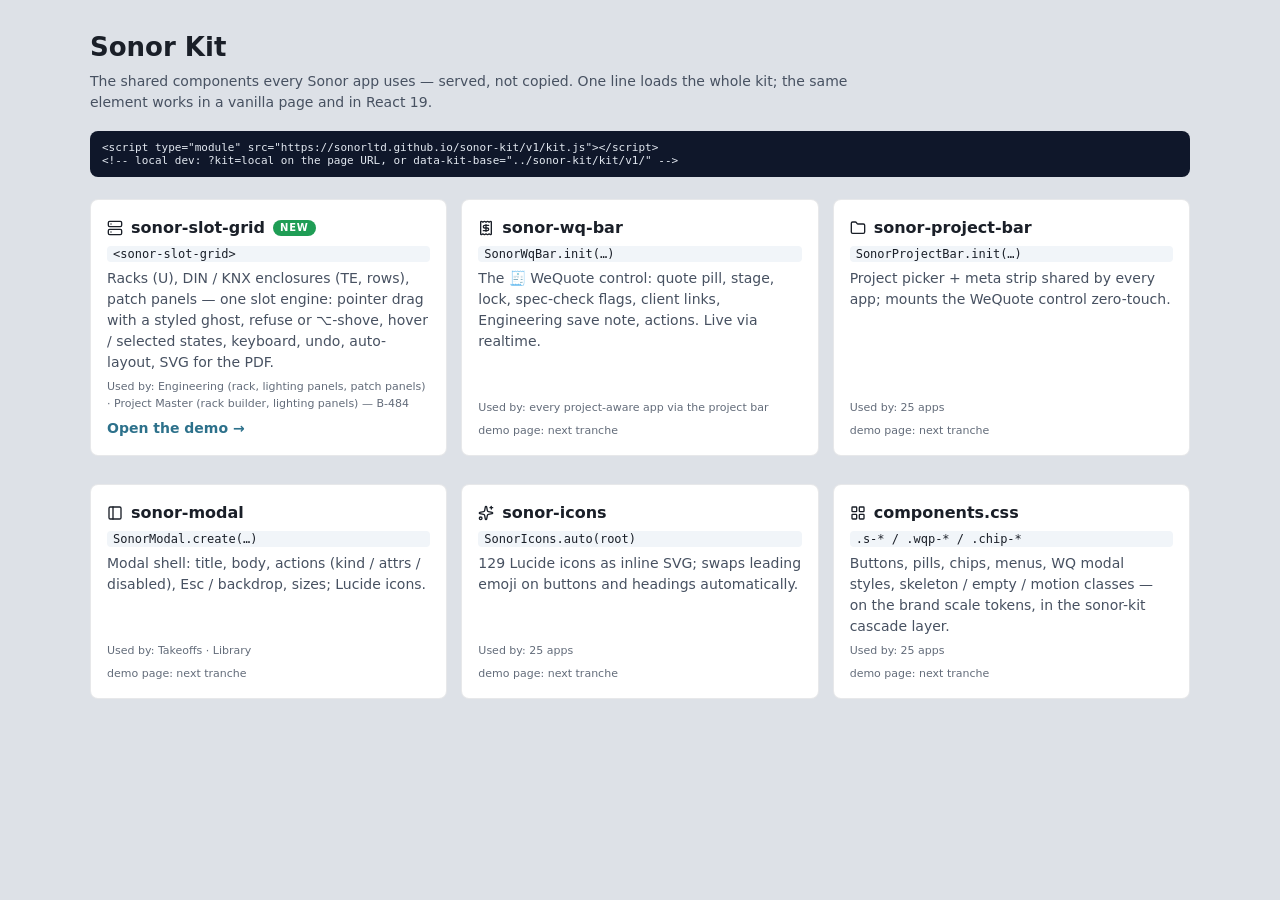
==== catalogue/index.html @ 0d9c5485 "sonor-kit v0.1.0 — served loader, <sonor-slot-grid>, catalogue, CI (B-484 t1 / B-485 s1)" ====
<!doctype html>
<html lang="en" data-theme="slate">
<head>
<meta charset="utf-8"><meta name="viewport" content="width=device-width,initial-scale=1">
<title>Sonor Kit — catalogue</title>
<!-- The living catalogue (B-485 §4): every shared component with a live demo, its usage line and which apps use it.
     Served from the sonor-kit repo (GitHub Pages). Pages under catalogue/ load the masters from ../src. -->
<link rel="stylesheet" href="../src/brand.css"><link rel="stylesheet" href="../src/sonor-components.css">
<script src="../src/sonor-icons.js"></script>
<style>
  body{margin:0;background:var(--bg-1,#DDE1E7);color:var(--text-primary,#1A1F28);font:14px/1.5 var(--font-ui,'DM Sans',system-ui,sans-serif)}
  .page{max-width:1100px;margin:0 auto;padding:28px 20px 60px}
  h1{font-size:var(--fs-2xl,26px);margin:0 0 4px}.lede{color:var(--text-secondary,#475161);max-width:760px}
  .grid{display:grid;grid-template-columns:repeat(auto-fill,minmax(300px,1fr));gap:14px;margin-top:22px}
  .card{background:var(--card,#fff);border:1px solid var(--border,#CBD5E1);border-radius:var(--r-lg,8px);padding:16px;display:flex;flex-direction:column;gap:6px;transition:transform var(--dur-fast,120ms) var(--ease,ease),box-shadow var(--dur-fast,120ms) var(--ease,ease)}
  .card:hover{transform:translateY(-2px);box-shadow:var(--shadow-md)}
  .card h2{margin:0;font-size:var(--fs-lg,16px);display:flex;align-items:center;gap:8px}.card code{font:12px var(--font-mono,monospace);background:var(--surface,#F1F5F9);padding:1px 6px;border-radius:4px}
  .card p{margin:0;color:var(--text-secondary)}.card .apps{font-size:var(--fs-xs,11px);color:var(--text-muted);margin-top:auto}
  .card a{color:var(--accent,#2d718b);font-weight:700;text-decoration:none}
  .new{font-size:10px;letter-spacing:.08em;text-transform:uppercase;background:#1F9D55;color:#fff;border-radius:8px;padding:0 7px;line-height:16px}
  .use{font:11px var(--font-mono,monospace);background:#0F172A;color:#E2E8F0;padding:10px 12px;border-radius:8px;margin-top:18px;white-space:pre-wrap}
</style>
</head>
<body><div class="page">
<h1>Sonor Kit</h1>
<div class="lede">The shared components every Sonor app uses — served, not copied. One line loads the whole kit; the same element works in a vanilla page and in React 19.</div>
<div class="use">&lt;script type="module" src="https://sonorltd.github.io/sonor-kit/v1/kit.js"&gt;&lt;/script&gt;
&lt;!-- local dev: ?kit=local on the page URL, or data-kit-base="../sonor-kit/kit/v1/" --&gt;</div>
<div class="grid" id="cards"></div>
<script>
const CARDS = [
  { name: 'sonor-slot-grid', tag: '<sonor-slot-grid>', icon: 'server', isNew: true, demo: 'slot-grid.html', blurb: 'Racks (U), DIN / KNX enclosures (TE, rows), patch panels — one slot engine: pointer drag with a styled ghost, refuse or ⌥-shove, hover / selected states, keyboard, undo, auto-layout, SVG for the PDF.', apps: 'Engineering (rack, lighting panels, patch panels) · Project Master (rack builder, lighting panels) — B-484' },
  { name: 'sonor-wq-bar', tag: 'SonorWqBar.init(…)', icon: 'receipt', demo: null, blurb: 'The 🧾 WeQuote control: quote pill, stage, lock, spec-check flags, client links, Engineering save note, actions. Live via realtime.', apps: 'every project-aware app via the project bar' },
  { name: 'sonor-project-bar', tag: 'SonorProjectBar.init(…)', icon: 'folder', demo: null, blurb: 'Project picker + meta strip shared by every app; mounts the WeQuote control zero-touch.', apps: '25 apps' },
  { name: 'sonor-modal', tag: 'SonorModal.create(…)', icon: 'panel-left', demo: null, blurb: 'Modal shell: title, body, actions (kind / attrs / disabled), Esc / backdrop, sizes; Lucide icons.', apps: 'Takeoffs · Library' },
  { name: 'sonor-icons', tag: 'SonorIcons.auto(root)', icon: 'sparkles', demo: null, blurb: '129 Lucide icons as inline SVG; swaps leading emoji on buttons and headings automatically.', apps: '25 apps' },
  { name: 'components.css', tag: '.s-* / .wqp-* / .chip-*', icon: 'layout-grid', demo: null, blurb: 'Buttons, pills, chips, menus, WQ modal styles, skeleton / empty / motion classes — on the brand scale tokens, in the sonor-kit cascade layer.', apps: '25 apps' }
];
document.getElementById('cards').innerHTML = CARDS.map((c) => `<div class="card"><h2>${SonorIcons.has(c.icon) ? SonorIcons.svg(c.icon, { size: 18 }) : ''} ${c.name}${c.isNew ? ' <span class="new">new</span>' : ''}</h2><code>${c.tag.replace(/</g, '&lt;')}</code><p>${c.blurb}</p><div class="apps">Used by: ${c.apps}</div>${c.demo ? `<a href="${c.demo}">Open the demo →</a>` : '<span style="font-size:11px;color:var(--text-muted)">demo page: next tranche</span>'}</div>`).join('');
</script>
</div></body></html>
---- src/brand.css ----
/**
 * Sonor Smart Homes — Brand CSS Custom Properties
 * Auto-generated from brand-core.xml on 2026-09-29
 * Do NOT edit — run: python3 generate-brand.py
 */

/* ═══ Service Colours ═══ */
:root {
  --purple: #8058a1;  /* Home Cinema */
  --aqua: #4bb9d3;  /* Multiroom Audio */
  --green: #78ba57;  /* TV Everywhere */
  --yellow: #f5d05c;  /* Smart Lighting */
  --terracotta: #e37c59;  /* Home Automation */
  --red: #ec6061;  /* Climate */
  --pink: #e67eb1;  /* Control */
  --gold: #ad9978;  /* CCTV & Security */
  --silver: #b7b1a7;  /* Whole Home WiFi */
  --charcoal: #302f2e;  /* Design & Cabling */
  --accent: #2d718b;  /* App accent */
  --nav-chrome-deep: #0a1929;  /* Nav Ink Deep */
  --nav-chrome-mid: #0f2a44;  /* Nav Ink Mid */
  --nav-chrome-mix-pct: 22%;  /* Aqua-into-navy mix % for gradient endpoint */
}

/* ═══ Positional Service Aliases (Spine S-4.14) ═══ */
/* Use for positional cycles (tab underlines, :nth-child loops). */
/* Canonical order: 01 purple → 10 charcoal. Never reassign. */
:root {
  --s01: var(--purple);  /* Home Cinema */
  --s02: var(--aqua);  /* Multiroom Audio */
  --s03: var(--green);  /* TV Everywhere */
  --s04: var(--yellow);  /* Smart Lighting */
  --s05: var(--terracotta);  /* Home Automation */
  --s06: var(--red);  /* Climate */
  --s07: var(--pink);  /* Control */
  --s08: var(--gold);  /* CCTV & Security */
  --s09: var(--silver);  /* Whole Home WiFi */
  --s10: var(--charcoal);  /* Design & Cabling */
}

/* ═══ Earthy Theme — s-vars (Homepage, About, Pricing, all Service pages) ═══ */
:root,
[data-theme='earthy'] {
  --paper: #2C2218;
  --s1: #F2EDE5;
  --s2: #EDE6D9;
  --s3: #E6DDD0;
  --s4: #D9CFC0;
  --text-primary: #2C2218;
  --text-secondary: #5a4e3e;
  --text-muted: #8B7D6B;
  --border: rgba(44,34,24,0.12);
  --border-strong: rgba(44,34,24,0.22);
  --footer-bg: #141008;
}

/* ═══ Earthy Theme — bg-vars (All Location pages) ═══ */
[data-scheme='bg-vars'] {
  --bg-0: #F2EDE5;
  --bg-1: #EDE6D9;
  --bg-2: #E6DDD0;
  --bg-3: #D9CFC0;
  --bg-4: #C8BC9C;
  --bg-6: #2C2218;
}

/* ═══ Dark Theme ═══ */
[data-theme='dark'] {
  --body: #141008;
  --wordmark: #f4f1ec;
  --back-wordmark: #8B7D6B;
  --text-primary: #F4F1EC;
  --text-secondary: #b0a898;
  --text-muted: #7a7464;
}

/* ═══ Nocturne Theme ═══ */
[data-theme='nocturne'] {
  --bg-0: #090807;
  --bg-1: #111010;
  --bg-2: #1a1814;
  --bg-3: #222018;
  --bg-4: #2a2826;
  --bg-5: #555045;
  --bg-6: #F4F1EC;
  --text-primary: #F4F1EC;
  --text-secondary: #b0a898;
  --text-muted: #7a7464;
  --text-faint: #444038;
  --border: rgba(255,255,255,0.07);
  --border-strong: rgba(255,255,255,0.13);
  --surface-deep: #050403;
  --surface-bar: rgba(9,8,7,0.97);
  --surface-text: #F4F1EC;
  --surface-hover: #ad9978;
  --cta-bg: #151310;
  --cta-text: #F4F1EC;
  --cta-hover: #ad9978;
  --scrim: rgba(9,8,7,0.85);
  --nav-chrome-deep: #050a14;
  --nav-chrome-mid: #0a1a2e;
  --nav-chrome-mix-pct: 18%;  /* Aqua-into-navy mix % override */
}

/* ═══ Slate Theme ═══ */
[data-theme='slate'] {
  --bg-0: #D1D6DD;
  --bg-1: #DDE1E7;
  --bg-2: #BEC4CD;
  --bg-3: #AAB1BC;
  --bg-4: #8E96A3;
  --bg-5: #636C7A;
  --bg-6: #1A1F28;
  --text-primary: #1A1F28;
  --text-secondary: #475161;
  --text-muted: #636C7A;
  --text-faint: #A8B0BC;
  --border: rgba(20,30,50,0.10);
  --border-strong: rgba(20,30,50,0.18);
  --surface-deep: #151A22;
  --surface-bar: rgba(21,26,34,0.97);
  --surface-text: #F4F5F8;
  --surface-hover: #4B5668;
  --cta-bg: #1C222B;
  --cta-text: #F4F5F8;
  --cta-hover: #4B5668;
  --scrim: rgba(21,26,34,0.85);
  --wordmark: #1A1F28;
}

/* ═══ UI Scale — type · space · radius · motion · z · shadow (B-478 / B-479) ═══ */
/* Reference these in apps and the shared kit instead of hard-coded px. */
:root {
  /* type — Gilroy / DM Sans UI sizes — 13px is the app base, 11px the smallest legible chrome */
  --fs-2xs: 10px;
  --fs-xs: 11px;
  --fs-sm: 12px;
  --fs-md: 13px;
  --fs-base: 14px;
  --fs-lg: 16px;
  --fs-xl: 20px;
  --fs-2xl: 26px;
  --fs-3xl: 34px;
  --lh-tight: 1.15;
  --lh-snug: 1.3;
  --lh-body: 1.5;
  --tracking-caps: .08em;
  --font-ui: 'DM Sans', system-ui, sans-serif;
  --font-mono: 'DM Mono', 'SF Mono', Menlo, monospace;
  --font-brand: 'Gilroy', 'DM Sans', system-ui, sans-serif;
  /* space — 4px base grid */
  --sp-0: 0;
  --sp-1: 4px;
  --sp-2: 8px;
  --sp-3: 12px;
  --sp-4: 16px;
  --sp-5: 20px;
  --sp-6: 24px;
  --sp-8: 32px;
  --sp-10: 40px;
  --sp-12: 48px;
  /* radius */
  --r-xs: 3px;
  --r-sm: 4px;
  --r-md: 6px;
  --r-lg: 8px;
  --r-xl: 12px;
  --r-2xl: 16px;
  --r-pill: 999px;
  /* motion — fast = hover/focus, base = menus/modals, slow = page-level; zeroed under prefers-reduced-motion */
  --dur-fast: 120ms;
  --dur: 200ms;
  --dur-slow: 320ms;
  --ease: cubic-bezier(.2,.7,.2,1);
  --ease-in: cubic-bezier(.4,0,1,1);
  /* z — stacking — keep every app inside this ladder */
  --z-bar: 100;
  --z-menu: 120;
  --z-sticky: 150;
  --z-modal: 1000;
  --z-toast: 1100;
  /* shadow */
  --shadow-sm: 0 1px 2px rgba(15,23,42,.08);
  --shadow-md: 0 6px 18px rgba(15,23,42,.14);
  --shadow-lg: 0 12px 32px rgba(15,23,42,.22);
}
@media (prefers-reduced-motion: reduce) {
  :root { --dur-fast: 0ms; --dur: 0ms; --dur-slow: 0ms; }
}
---- src/sonor-components.css ----
/* sonor-components.css — shared component styles per Spine rule S-4.4. (v0.9.0 2026-09-29: WQ modal kit on the brand scale tokens + skeleton / empty / motion, B-478 ph2 + B-479; v0.8.0 2026-09-28: icons / menus / chips kit, B-478)
   Synced to every "APP - {slug}"/data/sonor-components.css via sync-everything.sh.
   Edit here ONLY — never edit a per-app copy.

   Rules (Spine v1.2):
   - Pure CSS — no app-specific selectors, no brand hex values.
   - All colours reference CSS custom properties defined upstream in data/brand.css
     + data/app-vars.css (aliases).
   - Tinted variants use color-mix() against semantic tokens — never raw hex.
   - Apps extend via their local <style> block, they do not override here.

   Component index (classes shipped by this file):
     .card                   — padded bordered surface block (var(--surface-card))
     .card-header            — flex row for card title + actions
     .grid, .grid-2/3/4      — responsive auto-fit grid helpers
     .kpi, .kpi-label/value/sub — KPI tile (label, big value, sub line)
     .progress, .progress-bar — thin progress bar, accent-gradient fill
     .pill                   — small uppercase status pill (base)
     .pill-red/yellow/green/grey/blue/purple — semantic tinted pills
     .service-pill           — service-coloured pill (uses --bg inline style)
     .btn                    — default ghost-surface button
     .btn-primary            — filled accent button
     .btn-ghost              — transparent borderless button
     .btn-sm                 — compact size modifier
     .input, .textarea, .select — form field base
     .field-label            — uppercase form label
     .table                  — full-width row-striped table
     .badge                  — neutral inline badge
     .status-indicator       — dot + label (connecting/live/offline/error)
     .status-dot             — just the dot (sibling of .status-label)
     .empty-state            — centred muted placeholder block
     .tab-bar                — horizontal tab row
     .tab-btn                — individual tab button
     .tab-count              — numeric count inside a tab button
     .nav-actions            — right-aligned actions container (margin-left:auto)
     .modal-backdrop         — fixed full-screen dim layer
     .modal-card             — centred card inside backdrop
     .modal-actions          — flex-end row of buttons inside a modal
     .modal-close            — absolute top-right X button
     .source-toggle          — Drive / GitHub segmented control
     .role-toggle            — generic segmented control (mirrors source-toggle)
     .row, .spread           — flex helpers
     .muted, .small, .tiny   — text utilities
     .hidden                 — display:none !important utility
*/

/* ======================================================
   Cards
   ====================================================== */
.card {
  background: var(--surface-card);
  border: 1px solid var(--border);
  border-radius: 6px;
  padding: 16px 18px;
  margin-bottom: 14px;
}
.card h2 { margin-top: 0; }
.card-header {
  display: flex;
  justify-content: space-between;
  align-items: flex-start;
  margin-bottom: 12px;
}
.card-header h2 { margin-bottom: 0; }

/* ======================================================
   Grid helpers
   ====================================================== */
.grid { display: grid; gap: 14px; }
.grid-2 { grid-template-columns: repeat(auto-fit, minmax(280px, 1fr)); }
.grid-3 { grid-template-columns: repeat(auto-fit, minmax(220px, 1fr)); }
.grid-4 { grid-template-columns: repeat(auto-fit, minmax(160px, 1fr)); }

/* ======================================================
   KPI tiles
   ====================================================== */
.kpi {
  background: var(--section-1);
  border: 1px solid var(--border);
  border-radius: 5px;
  padding: 12px 14px;
}
.kpi .kpi-label {
  font-size: 10px;
  font-weight: 600;
  color: var(--text-muted);
  text-transform: uppercase;
  letter-spacing: 0.08em;
}
.kpi .kpi-value {
  font-size: 22px;
  font-weight: 600;
  color: var(--text-primary);
  margin-top: 4px;
}
.kpi .kpi-sub {
  font-size: 11px;
  color: var(--text-muted);
  margin-top: 2px;
}

/* ======================================================
   Progress bar
   ====================================================== */
.progress {
  height: 8px;
  background: var(--section-2);
  border-radius: 4px;
  overflow: hidden;
}
.progress-bar {
  height: 100%;
  background: linear-gradient(90deg, var(--accent), var(--accent-light));
}

/* ======================================================
   Pills / badges

   Semantic tints use color-mix() so they always ride the
   active theme. Text colour darkens from the same seed.
   ====================================================== */
.pill {
  display: inline-block;
  padding: 2px 8px;
  border-radius: 11px;
  font-size: 10px;
  font-weight: 600;
  letter-spacing: 0.04em;
  text-transform: uppercase;
}

/* danger / warn / ok / info / muted / accent-tinted pills — all driven by theme tokens */
.pill-red {
  background: color-mix(in srgb, var(--danger) 18%, transparent);
  color: color-mix(in srgb, var(--danger) 72%, var(--text-primary));
}
.pill-yellow {
  background: color-mix(in srgb, var(--warn) 24%, transparent);
  color: color-mix(in srgb, var(--warn) 60%, var(--text-primary));
}
.pill-green {
  background: color-mix(in srgb, var(--ok) 18%, transparent);
  color: color-mix(in srgb, var(--ok) 60%, var(--text-primary));
}
.pill-grey {
  background: color-mix(in srgb, var(--text-muted) 18%, transparent);
  color: var(--text-secondary);
}
.pill-blue {
  background: color-mix(in srgb, var(--info) 18%, transparent);
  color: color-mix(in srgb, var(--info) 60%, var(--text-primary));
}
.pill-purple {
  background: color-mix(in srgb, var(--accent) 18%, transparent);
  color: color-mix(in srgb, var(--accent) 72%, var(--text-primary));
}

/* Service-coloured pill — inline style="--bg:var(--sNN)" sets the dot colour */
.service-pill {
  display: inline-flex;
  align-items: center;
  gap: 5px;
  padding: 2px 8px 2px 5px;
  border-radius: 11px;
  font-size: 11px;
  font-weight: 500;
  color: var(--text-primary);
  background: var(--section-1);
  border: 1px solid var(--border);
}
.service-pill::before {
  content: '';
  width: 7px;
  height: 7px;
  border-radius: 50%;
  background: var(--bg, var(--text-muted));
}

/* Neutral inline badge (smaller cousin of .pill — no uppercase) */
.badge {
  display: inline-block;
  font-size: 11px;
  font-weight: 500;
  padding: 1px 7px;
  border-radius: 9px;
  background: var(--section-2);
  color: var(--text-secondary);
  letter-spacing: 0.02em;
}

/* ======================================================
   Buttons
   ====================================================== */
.btn {
  font-family: inherit;
  font-size: 13px;
  font-weight: 500;
  padding: 7px 14px;
  border-radius: 5px;
  border: 1px solid var(--border-strong);
  background: var(--surface-card);
  color: var(--text-primary);
  cursor: pointer;
  transition: all 0.12s;
  display: inline-flex;
  align-items: center;
  gap: 6px;
}
.btn:hover {
  border-color: var(--accent);
  color: var(--accent);
}
.btn-primary {
  background: var(--accent);
  color: var(--cta-text, var(--body));
  border-color: var(--accent);
}
.btn-primary:hover {
  background: var(--accent-light);
  border-color: var(--accent-light);
  color: var(--cta-text, var(--body));
}
.btn-sm {
  font-size: 11px;
  padding: 4px 10px;
}
.btn-ghost {
  background: transparent;
  border-color: transparent;
  color: var(--text-secondary);
}
.btn-ghost:hover {
  background: var(--section-1);
  border-color: var(--border);
  color: var(--text-primary);
}

/* ======================================================
   Form fields
   ====================================================== */
.input,
.textarea,
.select {
  font-family: inherit;
  font-size: 13px;
  color: var(--text-primary);
  background: var(--surface-card);
  border: 1px solid var(--border-strong);
  border-radius: 4px;
  padding: 7px 10px;
  width: 100%;
  outline: none;
  transition: border-color 0.12s;
}
.input:focus,
.textarea:focus,
.select:focus {
  border-color: var(--accent);
}
.textarea {
  resize: vertical;
  min-height: 72px;
  font-family: inherit;
}
.field-label {
  display: block;
  font-size: 11px;
  font-weight: 600;
  color: var(--text-muted);
  text-transform: uppercase;
  letter-spacing: 0.06em;
  margin-bottom: 4px;
}

/* ======================================================
   Tables
   ====================================================== */
.table {
  width: 100%;
  border-collapse: collapse;
  font-size: 13px;
}
.table th,
.table td {
  text-align: left;
  padding: 8px 10px;
  border-bottom: 1px solid var(--border);
  vertical-align: top;
}
.table th {
  font-size: 11px;
  font-weight: 600;
  color: var(--text-muted);
  text-transform: uppercase;
  letter-spacing: 0.06em;
  background: var(--section-1);
}
.table tr:hover td {
  background: var(--section-1);
}

/* ======================================================
   DB / status indicator (dot + label)
   Used by SonorApp.updateDbStatusIndicator().
   ====================================================== */
.status-indicator {
  display: inline-flex;
  align-items: center;
  gap: 6px;
  padding: 4px 10px;
  background: color-mix(in srgb, var(--text-muted) 10%, transparent);
  border-radius: 3px;
  font-size: 11px;
  color: var(--clay, var(--text-secondary));
}
.status-dot {
  width: 7px;
  height: 7px;
  border-radius: 50%;
  background: var(--warn);
  transition: background 0.3s;
}
.status-indicator.live .status-dot    { background: var(--ok); }
.status-indicator.offline .status-dot { background: var(--text-muted); }
.status-indicator.error .status-dot   { background: var(--danger); }
.status-label { letter-spacing: 0.02em; }

/* ======================================================
   Empty state
   ====================================================== */
.empty-state {
  text-align: center;
  padding: 40px 20px;
  color: var(--text-muted);
  font-size: 13px;
}

/* ======================================================
   Tabs (tab bar + buttons) — CANONICAL Master-Hub pattern (Spine S-4.14)
   --------------------------------------------------------
   Reference: sonor-master/index.html.
   Contract:
     - Container: <nav class="tab-bar"> or <div class="tab-bar">
     - Children:  <button> | <button class="tab-btn"> | <div class="tab">
     - Active state: .active (any of the above children)
     - Right-rail actions: .nav-actions | .tab-actions (MUST be LAST child)
   Visual language:
     - Light strip (section-1 bg) sitting under the dark shared header
     - Each tab underlined 3px with its POSITIONAL service colour
       (tab #1 → --s01 purple, tab #2 → --s02 aqua, … tab #10 → --s10 charcoal)
     - Tabs 11+ DO NOT repeat the cycle — they tail off into shades of grey,
       cascading from --muted (warm grey) toward --body (brand white).
       Design intent: service colours identify Sonor scope (max 10);
       anything beyond is overflow and should visually recede.
     - Active tab: darker text, bolder weight — NO background change
   Positional service colour order is the workspace-wide default.
   See Spine S-4.14 in SONOR-APP-SPINE.md.
   ====================================================== */
.tab-bar {
  display: flex;
  align-items: stretch;
  background: var(--section-1);
  color: var(--text-primary);
  padding: 0 16px;
  gap: 0;
  border-bottom: 1px solid var(--border);
  flex-wrap: wrap;
}
/* Match naked <button> children, explicit .tab-btn, AND legacy <div class="tab"> */
.tab-bar > button,
.tab-bar .tab-btn,
.tab-bar .tab {
  font-family: inherit;
  font-size: 13px;
  font-weight: 600;
  background: none;
  color: var(--text-muted);
  border: 0;
  border-bottom: 3px solid transparent;
  border-radius: 0;
  padding: 10px 16px;
  min-height: 40px;
  cursor: pointer;
  white-space: nowrap;
  transition: color 0.15s, border-bottom-color 0.15s, font-weight 0.15s;
  display: inline-flex;
  align-items: center;
}
.tab-bar > button:hover,
.tab-bar .tab-btn:hover,
.tab-bar .tab:hover {
  color: var(--text-primary);
  background: none;
}
.tab-bar > button.active,
.tab-bar .tab-btn.active,
.tab-bar .tab.active {
  color: var(--text-primary);
  font-weight: 700;
  background: none;
}
.tab-bar .tab-btn .tab-count,
.tab-bar > button .tab-count,
.tab-bar .tab .tab-count {
  font-size: 10px;
  margin-left: 4px;
  opacity: 0.75;
}

/* ── Positional service-colour underlines (Spine S-4.14) ──
   Uses --s01..--s10 from brand.css (canonical 01 → 10 order).
   Cycles every 10 children. Requires .nav-actions / .tab-actions to be LAST. */
.tab-bar > :nth-child(10n+1) { border-bottom-color: var(--s01); }
.tab-bar > :nth-child(10n+2) { border-bottom-color: var(--s02); }
.tab-bar > :nth-child(10n+3) { border-bottom-color: var(--s03); }
.tab-bar > :nth-child(10n+4) { border-bottom-color: var(--s04); }
.tab-bar > :nth-child(10n+5) { border-bottom-color: var(--s05); }
.tab-bar > :nth-child(10n+6) { border-bottom-color: var(--s06); }
.tab-bar > :nth-child(10n+7) { border-bottom-color: var(--s07); }
.tab-bar > :nth-child(10n+8) { border-bottom-color: var(--s08); }
.tab-bar > :nth-child(10n+9) { border-bottom-color: var(--s09); }
.tab-bar > :nth-child(10n+10) { border-bottom-color: var(--s10); }

/* Overflow tail — tabs 11+ fade into brand white rather than repeating
   --s01 (Cinema purple). Cascade: --muted → --body. Later-rule-wins over
   the 10n+N cycle above. Positioned AFTER the cycle by design. */
.tab-bar > :nth-child(11)  { border-bottom-color: color-mix(in srgb, var(--muted), var(--body) 30%); }
.tab-bar > :nth-child(12)  { border-bottom-color: color-mix(in srgb, var(--muted), var(--body) 50%); }
.tab-bar > :nth-child(13)  { border-bottom-color: color-mix(in srgb, var(--muted), var(--body) 65%); }
.tab-bar > :nth-child(14)  { border-bottom-color: color-mix(in srgb, var(--muted), var(--body) 80%); }
.tab-bar > :nth-child(15)  { border-bottom-color: color-mix(in srgb, var(--muted), var(--body) 90%); }
.tab-bar > :nth-child(n+16) { border-bottom-color: color-mix(in srgb, var(--muted), var(--body) 95%); }

/* Right-aligned actions container (must be LAST child so nth-child
   positional colours land on the real tabs, not the actions rail). */
.nav-actions,
.tab-bar .tab-actions {
  margin-left: auto;
  display: flex;
  gap: 8px;
  align-items: center;
}
/* Clear the positional underline on the actions rail — it's not a tab. */
.tab-bar > .nav-actions,
.tab-bar > .tab-actions {
  border-bottom: 0 !important;
}
.tab-bar .nav-actions select,
.tab-bar .tab-actions select,
.tab-bar .nav-actions > button:not(.tab-btn),
.tab-bar .tab-actions > button:not(.tab-btn) {
  font-family: inherit;
  font-size: 12px;
  background: var(--body);
  color: var(--text-primary);
  border: 1px solid var(--border);
  border-radius: 4px;
  padding: 4px 10px;
  cursor: pointer;
  height: auto;
}
.tab-bar .nav-actions select,
.tab-bar .tab-actions select { min-width: 180px; }
.tab-bar .nav-actions > button:not(.tab-btn):hover,
.tab-bar .tab-actions > button:not(.tab-btn):hover {
  background: var(--section-2);
}

/* ======================================================
   Sidebar nav — CANONICAL vertical equivalent (Spine S-4.14)
   --------------------------------------------------------
   For apps with a left-rail nav (Accounts, Project Master).
   Same positional service-colour rule, rotated 90°:
     - 3px LEFT-EDGE bar per item (instead of bottom underline)
     - Same :nth-child(10n+N) positional cycle, same --s01..--s10
     - Items 11+ tail off into shades of grey (same overflow
       behaviour as .tab-bar) — no modulo wrap back to --s01
   ====================================================== */
.sidebar-nav > button,
.sidebar-nav .nav-btn,
.sidebar-nav .nav-item {
  display: flex;
  align-items: center;
  width: 100%;
  font-family: inherit;
  font-size: 13px;
  font-weight: 600;
  background: none;
  color: var(--text-muted);
  border: 0;
  border-left: 3px solid transparent;
  padding: 10px 14px;
  cursor: pointer;
  transition: color 0.15s, border-left-color 0.15s, background 0.15s, font-weight 0.15s;
}
.sidebar-nav > button:hover,
.sidebar-nav .nav-btn:hover,
.sidebar-nav .nav-item:hover {
  color: var(--text-primary);
  background: var(--section-1);
}
.sidebar-nav > button.active,
.sidebar-nav .nav-btn.active,
.sidebar-nav .nav-item.active {
  color: var(--text-primary);
  font-weight: 700;
  background: var(--section-1);
}

/* Positional left-edge bars — identical cycle to .tab-bar. */
.sidebar-nav > :nth-child(10n+1) { border-left-color: var(--s01); }
.sidebar-nav > :nth-child(10n+2) { border-left-color: var(--s02); }
.sidebar-nav > :nth-child(10n+3) { border-left-color: var(--s03); }
.sidebar-nav > :nth-child(10n+4) { border-left-color: var(--s04); }
.sidebar-nav > :nth-child(10n+5) { border-left-color: var(--s05); }
.sidebar-nav > :nth-child(10n+6) { border-left-color: var(--s06); }
.sidebar-nav > :nth-child(10n+7) { border-left-color: var(--s07); }
.sidebar-nav > :nth-child(10n+8) { border-left-color: var(--s08); }
.sidebar-nav > :nth-child(10n+9) { border-left-color: var(--s09); }
.sidebar-nav > :nth-child(10n+10) { border-left-color: var(--s10); }

/* Overflow tail — items 11+ fade into brand white rather than repeating
   --s01 (Cinema purple). Same cascade as .tab-bar but applied to
   border-left-color. Later-rule-wins over the 10n+N cycle above.
   Design intent: service colours identify Sonor scope (max 10);
   anything beyond is overflow and should visually recede. */
.sidebar-nav > :nth-child(11)  { border-left-color: color-mix(in srgb, var(--muted), var(--body) 30%); }
.sidebar-nav > :nth-child(12)  { border-left-color: color-mix(in srgb, var(--muted), var(--body) 50%); }
.sidebar-nav > :nth-child(13)  { border-left-color: color-mix(in srgb, var(--muted), var(--body) 65%); }
.sidebar-nav > :nth-child(14)  { border-left-color: color-mix(in srgb, var(--muted), var(--body) 80%); }
.sidebar-nav > :nth-child(15)  { border-left-color: color-mix(in srgb, var(--muted), var(--body) 90%); }
.sidebar-nav > :nth-child(n+16) { border-left-color: color-mix(in srgb, var(--muted), var(--body) 95%); }

/* ======================================================
   Segmented toggles (source, role, any 2-way switch)
   ====================================================== */
.source-toggle,
.role-toggle {
  display: inline-flex;
  background: var(--body);
  border: 1px solid var(--border);
  border-radius: 4px;
  padding: 2px;
}
.source-toggle button,
.role-toggle button {
  font-family: inherit;
  font-size: 11px;
  background: transparent;
  color: var(--text-muted);
  border: 0;
  padding: 3px 8px;
  border-radius: 3px;
  cursor: pointer;
  display: inline-flex;
  align-items: center;
  gap: 4px;
}
.role-toggle button { font-size: 12px; font-weight: 500; padding: 4px 10px; }
.source-toggle button.active,
.role-toggle button.active {
  background: var(--accent);
  color: var(--cta-text, var(--body));
}
.source-toggle svg { width: 11px; height: 11px; }

/* ======================================================
   Modals (backdrop + card)
   ====================================================== */
.modal-backdrop {
  display: none;
  position: fixed;
  inset: 0;
  z-index: 300;
  background: color-mix(in srgb, var(--footer-bg) 70%, transparent);
  align-items: center;
  justify-content: center;
  padding: 20px;
}
.modal-backdrop.show { display: flex; }
.modal-card {
  background: var(--surface-card);
  border-radius: 8px;
  padding: 20px 22px;
  max-width: 440px;
  width: 100%;
  position: relative;
  box-shadow: 0 10px 40px color-mix(in srgb, var(--footer-bg) 30%, transparent);
}
.modal-card h3 {
  font-size: 15px;
  color: var(--text-primary);
  margin-bottom: 10px;
  text-transform: none;
  letter-spacing: 0;
}
.modal-body {
  font-size: 13px;
  color: var(--text-secondary);
  line-height: 1.55;
  margin-bottom: 14px;
}
.modal-actions {
  display: flex;
  gap: 8px;
  justify-content: flex-end;
  align-items: center;
}
.modal-close {
  position: absolute;
  top: 8px;
  right: 10px;
  background: transparent;
  border: 0;
  color: var(--text-muted);
  font-size: 18px;
  line-height: 1;
  cursor: pointer;
  padding: 4px 8px;
  border-radius: 4px;
}
.modal-close:hover {
  background: var(--section-1);
  color: var(--text-primary);
}

/* ======================================================
   Layout helpers
   ====================================================== */
.row {
  display: flex;
  gap: 10px;
  align-items: center;
  flex-wrap: wrap;
}
.spread {
  display: flex;
  justify-content: space-between;
  align-items: center;
  gap: 10px;
}

/* ======================================================
   Text utilities
   ====================================================== */
.muted { color: var(--text-muted); }
.small { font-size: 12px; }
.tiny  { font-size: 11px; }
.hidden { display: none !important; }

/* ======================================================
   Follow-up status pills (.fu-pill) — shared by Leads + Follow-up Portal
   ──────────────────────────────────────────────────────
   Per CONTACTS-ARCHITECTURE.md visual style contract. Both apps render the
   same pill for the same status string so users see identical signals
   wherever a contact is viewed.

   Usage:
     <span class="fu-pill fu-pill--{status}">{label}</span>
   Where {status} is one of: queued | drafted | draft_gmail | sent |
   replied | meeting | no_response | closed | dnc

   Colours alias to the brand service palette (defined in brand.css) so a
   theme swap (slate / earthy / nocturne) flows through automatically.
   Hex fallbacks match the Sonor 10-service brand for apps loading this
   file before brand.css has settled. The `--fu-*` token layer in any app's
   `data/app-vars.css` (e.g. Follow-up Portal) is preserved — it just
   re-exports the same brand aliases under a clearer name.
   ====================================================== */
.fu-pill {
  display: inline-block;
  font-size: 10px;
  font-weight: 600;
  padding: 2px 8px;
  border-radius: 999px;
  color: #fff;
  white-space: nowrap;
  line-height: 1.4;
  letter-spacing: 0.2px;
}
/* v0.7.1 — TRAFFIC-LIGHT scheme REGRADED + REVERSED. Per Bryn directive 2026-05-28.
   Pipeline progress: queued=RED (cold start, needs action) → drafted=ORANGE →
   draft_gmail=AMBER → no_response=YELLOW (waiting) → sent=LIME → replied=GREEN-LT
   → meeting=GREEN (best outcome). closed/dnc = terminal-dark/grey.
   Each status has its OWN distinct shade — no two pills are the same colour. */
.fu-pill--queued        { background: var(--fu-queued,        #d63838); color: #fff; }
.fu-pill--drafted       { background: var(--fu-drafted,       #e8731c); color: #fff; }
.fu-pill--draft_gmail,
.fu-pill--draft-gmail   { background: var(--fu-draft-gmail,   #e8a02c); color: #fff; }
.fu-pill--no_response,
.fu-pill--no-response   { background: var(--fu-no-response,   #d4a52e); color: #fff; }
.fu-pill--sent          { background: var(--fu-sent,          #7caf2e); color: #fff; }
.fu-pill--replied       { background: var(--fu-replied,       #4caf50); color: #fff; }
.fu-pill--meeting       { background: var(--fu-meeting,       #2e8b3d); color: #fff; }
.fu-pill--closed        { background: var(--fu-closed,        #2f2e2c); color: #fff; }
.fu-pill--dnc           { background: var(--fu-dnc,           #8a8985); color: #fff; }

/* Cold-call status pills (.cc-pill) — same family, separate axis.
   Stored in contacts.metadata.followup.cold_call_status. */
.cc-pill {
  display: inline-block;
  font-size: 10px;
  font-weight: 600;
  padding: 2px 8px;
  border-radius: 999px;
  color: #fff;
  white-space: nowrap;
  line-height: 1.4;
  letter-spacing: 0.2px;
}
.cc-pill--pending       { background: var(--cc-pending,   var(--silver, #b7b1a7)); color: #2C2218; }
.cc-pill--called        { background: var(--cc-called,    var(--green,  #78ba57)); }
.cc-pill--no_answer,
.cc-pill--no-answer     { background: var(--cc-no-answer, var(--yellow, #f5d05c)); color: #2C2218; }
.cc-pill--declined      { background: var(--cc-declined,  var(--red,    #ec6061)); }

/* ── v0.8.0 (2026-09-28, B-478) UI KIT ADDITIONS — icons, popover menus, stage chips ───────────────────────────
   .s-icon              — inline Lucide SVG from data/sonor-icons.js (16 px, currentColor); .s-icon-sm 14 / .s-icon-lg 20
   .s-menu              — popover menu shell (absolute, below trigger); .s-menu-item rows; .s-menu-h section heading
   .chip                — small rounded status chip; .chip-stage-{in-progress|sent|accepted|complete|cancelled|draft}
                          = the WeQuote stage palette used by sonor-wq-bar.js / Takeoffs; .chip-warn / .chip-ok
   .s-btn-mini          — tiny bordered action (▲▼ ↻ copy) — replaces per-app .wqp-mini / .swq-mini
   All colours are tokens (--card/--border/--text/--surface + fixed semantic stage colours). Slate, never cream. */
.s-icon { display: inline-block; vertical-align: -0.15em; flex: none; width: 16px; height: 16px; }
.s-icon-sm { width: 14px; height: 14px; }
.s-icon-lg { width: 20px; height: 20px; }
button > .s-icon:first-child, .btn > .s-icon:first-child, a > .s-icon:first-child { margin-right: 6px; }
.s-menu { position: absolute; top: calc(100% + 6px); left: 0; z-index: 120; min-width: 240px; padding: 6px; border-radius: 8px;
  background: var(--card, #fff); color: var(--text, var(--text-primary, #0F172A)); border: 1px solid var(--border, #CBD5E1);
  box-shadow: 0 12px 32px rgba(15, 23, 42, .22); display: none; flex-direction: column; gap: 4px; font-size: 12px; }
.s-menu.open { display: flex; }
.s-menu-h { font-size: 10px; letter-spacing: .08em; text-transform: uppercase; opacity: .6; margin: 4px 2px 0; font-weight: 700; }
.s-menu-item { display: flex; align-items: center; gap: 8px; width: 100%; padding: 6px 8px; border-radius: 5px; border: 1px solid transparent;
  background: transparent; color: inherit; font: inherit; text-align: left; cursor: pointer; }
.s-menu-item:hover { background: var(--surface, var(--tint, #F1F5F9)); border-color: var(--border, #CBD5E1); }
.s-menu-item:disabled { opacity: .45; cursor: default; }
.chip { display: inline-block; padding: 0 7px; border-radius: 9px; font-size: 10px; font-weight: 700; letter-spacing: .04em; text-transform: uppercase;
  line-height: 16px; color: #fff; background: #64748B; white-space: nowrap; }
.chip-stage-in-progress, .chip-stage-in_progress { background: #2F6FD6; }
.chip-stage-sent { background: #E8892B; }
.chip-stage-accepted { background: #1F9D55; }
.chip-stage-complete { background: #0F766E; }
.chip-stage-cancelled, .chip-stage-declined { background: #B91C1C; }
.chip-stage-draft { background: #64748B; }
.chip-warn { background: #DC2626; }
.chip-ok { background: #16A34A; }
.s-btn-mini { padding: 1px 7px; font-size: 11px; line-height: 18px; border-radius: 4px; border: 1px solid var(--border, #CBD5E1);
  background: var(--card, #fff); color: inherit; cursor: pointer; }
.s-btn-mini:hover:not(:disabled) { border-color: var(--accent, #6b4a8a); }

/* ── v0.9.0 (2026-09-29, B-478 phase 2) WQ MODAL KIT — the 🧾 WeQuote push / head end / spec check / proposal-copy ──
   modals (Takeoffs data/sonor-takeoffs-wqpush.js) used to inject this as an inline <style> string; it now lives HERE so
   every app that opens a SonorModal with these classes looks the same. Sizes / spacing / radii / motion come from the
   brand scale tokens (dist/brand.css → --fs-* --sp-* --r-* --dur-*); status colours stay explicit (traffic lights are
   semantic, not themed). `.wqp-wrap{--wqp-kit:1}` is the probe wqpush reads to know the kit is loaded.
   Takeoffs loads this file with `@import url(...) layer(sonor-kit)` so its own unlayered rules always win on a clash. */
.wqp-wrap { --wqp-kit: 1; min-width: min(900px, 94vw); font-size: var(--fs-md, 13px); display: flex; flex-direction: column; gap: var(--sp-2, 8px); }
.wqp-row { display: flex; gap: var(--sp-2, 8px); align-items: center; flex-wrap: wrap; }
.wqp-row select { font: inherit; padding: var(--sp-1, 4px) 6px; max-width: 520px; }
.wqp-tbl { width: 100%; border-collapse: collapse; max-height: 44vh; display: block; overflow: auto; }
.wqp-tbl th, .wqp-tbl td { padding: var(--sp-1, 4px) 6px; border-bottom: 1px solid var(--border, #CBD5E1); text-align: left; white-space: nowrap; }
.wqp-tbl.wqp-he { max-height: 58vh; }
.wqp-bad { color: #a33; } .wqp-ok { color: #1F9D55; } .wqp-note { opacity: .8; }
.wqp-tot { padding: var(--sp-2, 8px) 10px; border-radius: var(--r-lg, 8px); background: var(--tint, var(--surface, #E2E8F0)); }
.wqp-sub { font-size: var(--fs-2xs, 10px); opacity: .75; }
.wqp-room { background: var(--tint, var(--surface, #E2E8F0)); font-weight: 700; }
.wqp-kind { display: inline-block; font-size: 9px; font-weight: 700; letter-spacing: .06em; text-transform: uppercase; color: #fff; padding: 1px 5px; border-radius: var(--r-xs, 3px); }
.wqp-kind-device { background: var(--purple, #8058a1); } .wqp-kind-firstfix { background: var(--charcoal, #302f2e); } .wqp-kind-counter { background: var(--aqua, #4bb9d3); }
.wqp-kind-wq { background: #9aa0a8; } .wqp-kind-manual, .wqp-kind-custom { background: #6b4a8a; }
.wqp-kind-derived { background: #e8892b; } .wqp-kind-engineered { background: #1f9d55; } .wqp-kind-estimate { background: var(--terracotta, #e37c59); } .wqp-kind-scaffold { background: var(--gold, #ad9978); }
.wqp-g td { background: #eef0f3; font-weight: 700; padding: 6px 8px; border-top: 2px solid #d9dde3; }
.wqp-a td { background: #f7f8fa; font-weight: 600; padding: 4px 8px 4px 18px; }
.wqp-r td:first-child { width: 22px; text-align: center; } .wqp-r td:nth-child(3) { padding-left: 26px; }
.wqp-excl td { color: #9aa0a8; text-decoration: line-through; } .wqp-excl td:first-child, .wqp-excl td:nth-child(6) { text-decoration: none; }
.wqp-wq td { color: #6b7280; font-style: italic; } .wqp-dim td { color: #8a8f98; }
.wqp-st { display: inline-block; padding: 0 6px; border-radius: 8px; font-size: var(--fs-2xs, 10px); font-weight: 700; letter-spacing: .03em; text-transform: uppercase; line-height: 16px; }
.wqp-st-new { background: #1f9d55; color: #fff; } .wqp-st-on { background: #2f6fd6; color: #fff; } .wqp-st-wq { background: #e5e7eb; color: #374151; } .wqp-st-dim { background: #f3f4f6; color: #9aa0a8; }
.wqp-st-bad { background: #fde8e8; color: #8a1f1f; } .wqp-st-move { background: #e8892b; color: #fff; } .wqp-st-edit, .wqp-st-manual { background: #6b4a8a; color: #fff; } .wqp-st-eng { background: #1f9d55; color: #fff; } .wqp-st-est { background: #e8892b; color: #fff; }
.wqp-mini { padding: 0 6px; font-size: var(--fs-xs, 11px); line-height: 16px; border: 1px solid var(--border, #CBD5E1); background: var(--card, #fff); border-radius: var(--r-xs, 3px); cursor: pointer; color: inherit; }
.wqp-mv { white-space: nowrap; }
.wqp-lay select, .wqp-lay input[type=number] { font-size: var(--fs-xs, 11px); padding: 1px 3px; border: 1px solid var(--border, #CBD5E1); border-radius: var(--r-xs, 3px); background: var(--card, #fff); color: inherit; max-width: 150px; }
.wqp-lay td:nth-child(3) { max-width: 420px; overflow: hidden; text-overflow: ellipsis; white-space: nowrap; }
.wqp-lay input.wqp-edited { border-color: #6b4a8a; }
.wqp-todo { padding: var(--sp-2, 8px) 10px; border-radius: var(--r-lg, 8px); background: #fff7ed; border: 1px solid #fed7aa; font-size: var(--fs-sm, 12px); }
.wqp-todo ol { margin: 4px 0 0 18px; } .wqp-todo li { margin: 2px 0; }
.wqp-pick { max-width: 230px; overflow: hidden; text-overflow: ellipsis; white-space: nowrap; text-align: left; padding: 2px 7px; border: 1px solid var(--border, #CBD5E1); border-radius: var(--r-sm, 4px); background: var(--card, #fff); color: inherit; cursor: pointer; font-size: var(--fs-sm, 12px); }
.wqp-pick-none { color: #9aa0a8; font-style: italic; } .wqp-pick:hover:not(:disabled) { border-color: #6b4a8a; }
.wqp-he input { font-size: var(--fs-sm, 12px); padding: 2px 5px; border: 1px solid var(--border, #CBD5E1); border-radius: var(--r-sm, 4px); background: var(--card, #fff); color: inherit; }
.wqp-he tr.wqp-manual td:nth-child(2) { color: #6b4a8a; }
.wqp-viewbar { display: flex; align-items: center; gap: 6px; flex-wrap: wrap; }
.wqp-metrics { display: flex; flex-wrap: wrap; gap: 6px 14px; margin: 6px 0 10px; }
.wqp-metric { font-size: var(--fs-xs, 11px); color: var(--text-muted, #555); } .wqp-metric b { font-size: var(--fs-md, 13px); color: var(--text-primary, #111); }
.wqp-spec-row { padding: 5px 8px; border-radius: 5px; margin: 3px 0; background: var(--surface, #F1F5F9); font-size: var(--fs-sm, 12px); }
.wqp-spec-row.miss { background: #FEE2E2; } .wqp-spec-row.diff { background: #FFEDD5; } .wqp-spec-head { font-weight: 700; margin: 6px 0; }
.wqp-pushlog { margin: 8px 0; padding: 8px 10px; border-radius: var(--r-lg, 8px); background: #0F172A; color: #E2E8F0; font: 11px/1.5 var(--font-mono, ui-monospace, Menlo, monospace); max-height: 180px; overflow: auto; white-space: pre-wrap; display: none; }
.wqp-pushlog.on { display: block; }
.wqp-pushbar { height: 4px; border-radius: 2px; background: #1E293B; margin: 6px 0 0; overflow: hidden; } .wqp-pushbar i { display: block; height: 100%; width: 0; background: #22C55E; transition: width var(--dur-slow, 300ms) var(--ease, ease); }
.wqp-lock { font-size: var(--fs-xs, 11px); font-weight: 700; padding: 2px 8px; border-radius: 10px; background: var(--tint, var(--surface, #E2E8F0)); } .wqp-lock-on { background: #fde8e8; color: #8a1f1f; }
.wqp-btn { font: inherit; padding: var(--sp-1, 4px) 8px; border-radius: var(--r-md, 6px); border: 1px solid var(--border, #cfd6dd); background: var(--card, #fff); cursor: pointer; }

/* ── v0.9.0 (2026-09-29, B-479) SKELETON · EMPTY STATE · MOTION on the brand tokens ────────────────────────────── */
.s-skeleton { display: block; border-radius: var(--r-sm, 4px); background: linear-gradient(90deg, var(--surface, #E2E8F0) 25%, var(--card, #fff) 50%, var(--surface, #E2E8F0) 75%); background-size: 200% 100%; animation: s-shimmer 1.2s var(--ease, ease) infinite; min-height: 1em; }
.s-skeleton-text { height: .85em; margin: .35em 0; } .s-skeleton-text.w-60 { width: 60%; } .s-skeleton-text.w-40 { width: 40%; } .s-skeleton-text.w-80 { width: 80%; }
.s-skeleton-row { height: 28px; margin: 6px 0; } .s-skeleton-card { height: 96px; border-radius: var(--r-lg, 8px); }
@keyframes s-shimmer { from { background-position: 200% 0; } to { background-position: -200% 0; } }
.s-empty { display: flex; flex-direction: column; align-items: center; justify-content: center; gap: var(--sp-2, 8px); padding: var(--sp-8, 32px) var(--sp-4, 16px); text-align: center; color: var(--text-muted, #64748B); border: 1px dashed var(--border, #CBD5E1); border-radius: var(--r-xl, 12px); font-size: var(--fs-md, 13px); }
.s-empty .s-icon { width: 28px; height: 28px; opacity: .55; } .s-empty b { color: var(--text-primary, #0F172A); font-size: var(--fs-base, 14px); }
.s-empty .s-empty-cta { margin-top: var(--sp-1, 4px); }
.s-fade-in { animation: s-fade var(--dur, 200ms) var(--ease, ease) both; } .s-rise-in { animation: s-rise var(--dur, 200ms) var(--ease, ease) both; }
@keyframes s-fade { from { opacity: 0; } to { opacity: 1; } } @keyframes s-rise { from { opacity: 0; transform: translateY(6px); } to { opacity: 1; transform: none; } }
.s-menu, .sonor-modal { animation: s-rise var(--dur-fast, 120ms) var(--ease, ease) both; }
@media (prefers-reduced-motion: reduce) { .s-skeleton, .s-fade-in, .s-rise-in, .s-menu, .sonor-modal { animation: none; } }
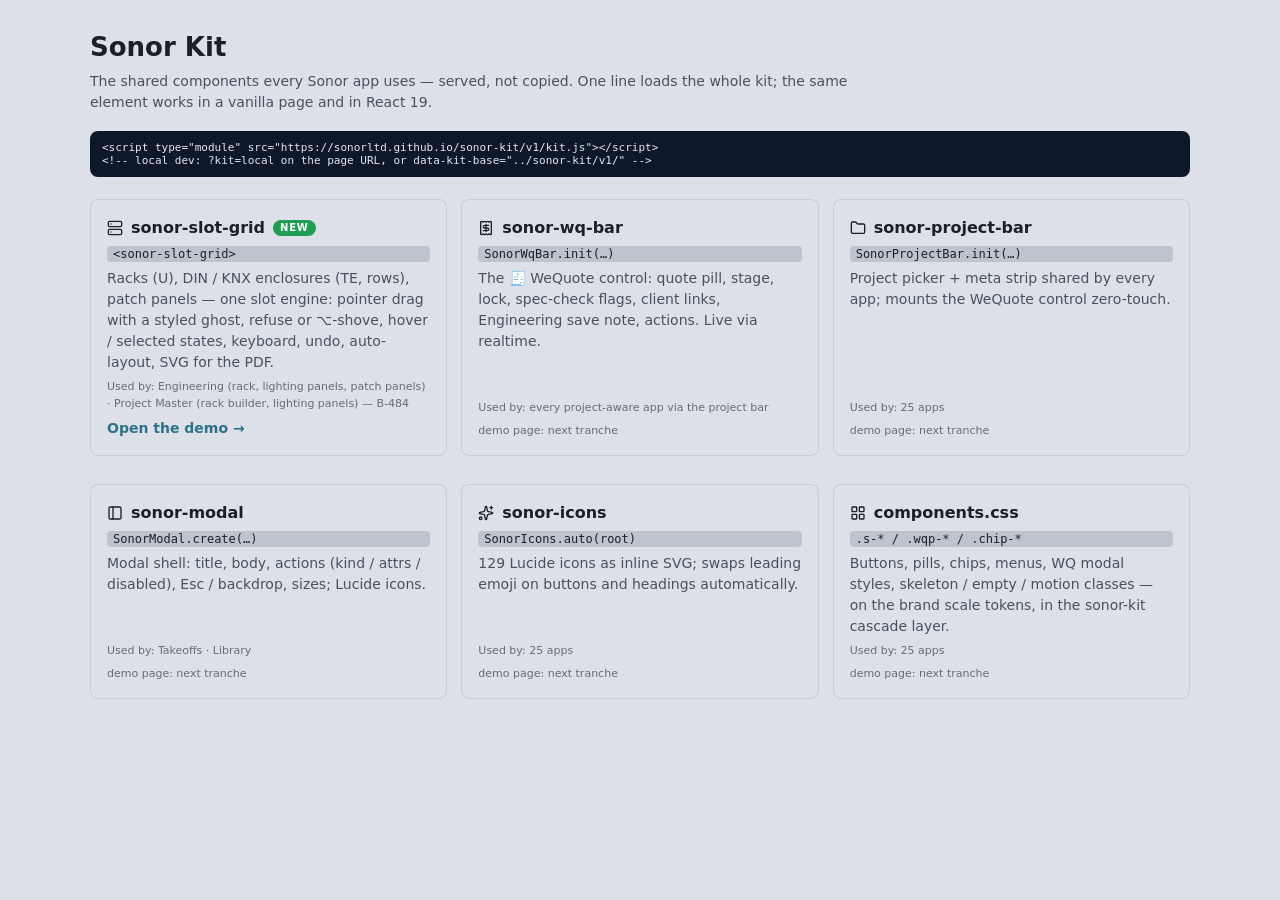
==== commit 327fc360: "sonor-platform sweep 2026-09-29: compact header (no dots), CSV controls hidden, graphite; kit served" ====
--- a/catalogue/index.html
+++ b/catalogue/index.html
@@ -25,7 +25,7 @@
 <h1>Sonor Kit</h1>
 <div class="lede">The shared components every Sonor app uses — served, not copied. One line loads the whole kit; the same element works in a vanilla page and in React 19.</div>
 <div class="use">&lt;script type="module" src="https://sonorltd.github.io/sonor-kit/v1/kit.js"&gt;&lt;/script&gt;
-&lt;!-- local dev: ?kit=local on the page URL, or data-kit-base="../sonor-kit/kit/v1/" --&gt;</div>
+&lt;!-- local dev: ?kit=local on the page URL, or data-kit-base="../sonor-kit/v1/" --&gt;</div>
 <div class="grid" id="cards"></div>
 <script>
 const CARDS = [
--- a/src/brand.css
+++ b/src/brand.css
@@ -126,6 +126,32 @@
   --cta-hover: #4B5668;
   --scrim: rgba(21,26,34,0.85);
   --wordmark: #1A1F28;
+}
+
+/* ═══ Graphite Theme ═══ */
+[data-theme='graphite'] {
+  --bg-0: #1C1C1E;
+  --bg-1: #242426;
+  --bg-2: #2C2C2E;
+  --bg-3: #3A3A3C;
+  --bg-4: #48484A;
+  --bg-5: #636366;
+  --bg-6: #F5F5F7;
+  --text-primary: #F5F5F7;
+  --text-secondary: #C7C7CC;
+  --text-muted: #98989D;
+  --text-faint: #5E5E62;
+  --border: rgba(255,255,255,0.10);
+  --border-strong: rgba(255,255,255,0.18);
+  --surface-deep: #141416;
+  --surface-bar: rgba(28,28,30,0.97);
+  --surface-text: #F5F5F7;
+  --surface-hover: #3A3A3C;
+  --cta-bg: #2D718B;
+  --cta-text: #F5F5F7;
+  --cta-hover: #3A8AA8;
+  --scrim: rgba(20,20,22,0.85);
+  --wordmark: #F5F5F7;
 }
 
 /* ═══ UI Scale — type · space · radius · motion · z · shadow (B-478 / B-479) ═══ */
--- a/src/sonor-components.css
+++ b/src/sonor-components.css
@@ -1,4 +1,4 @@
-/* sonor-components.css — shared component styles per Spine rule S-4.4. (v0.9.0 2026-09-29: WQ modal kit on the brand scale tokens + skeleton / empty / motion, B-478 ph2 + B-479; v0.8.0 2026-09-28: icons / menus / chips kit, B-478)
+/* sonor-components.css — shared component styles per Spine rule S-4.4. (v0.10.0 2026-09-29: graphite dark-theme aliases + re-tints, B-487; v0.9.0 2026-09-29: WQ modal kit on the brand scale tokens + skeleton / empty / motion, B-478 ph2 + B-479; v0.8.0 2026-09-28: icons / menus / chips kit, B-478)
    Synced to every "APP - {slug}"/data/sonor-components.css via sync-everything.sh.
    Edit here ONLY — never edit a per-app copy.
 
@@ -810,3 +810,19 @@
 @keyframes s-fade { from { opacity: 0; } to { opacity: 1; } } @keyframes s-rise { from { opacity: 0; transform: translateY(6px); } to { opacity: 1; transform: none; } }
 .s-menu, .sonor-modal { animation: s-rise var(--dur-fast, 120ms) var(--ease, ease) both; }
 @media (prefers-reduced-motion: reduce) { .s-skeleton, .s-fade-in, .s-rise-in, .s-menu, .sonor-modal { animation: none; } }
+
+/* ── v0.10.0 (2026-09-29, B-487) GRAPHITE — the back-end dark theme. Kit chrome reads brand tokens; these lines give
+   the kit its app-vocabulary aliases (apps that define their own win — this file sits in the sonor-kit layer) and
+   re-tint the few fixed light surfaces for [data-theme='graphite']. Service colours untouched. ────────────────────── */
+:root { --card: var(--bg-1, #fff); --surface: var(--bg-2, #F1F5F9); --tint: var(--bg-3, #E2E8F0); --line: var(--border, #CBD5E1); --text: var(--text-primary, #0F172A); --muted: var(--text-muted, #64748B); }
+[data-theme='graphite'] { color-scheme: dark; }
+[data-theme='graphite'] .wqp-g td { background: #2C2C2E; border-top-color: #48484A; }
+[data-theme='graphite'] .wqp-a td { background: #242426; }
+[data-theme='graphite'] .wqp-todo { background: rgba(232,137,43,.12); border-color: rgba(232,137,43,.4); }
+[data-theme='graphite'] .wqp-st-wq { background: #3A3A3C; color: #E5E5EA; } [data-theme='graphite'] .wqp-st-dim { background: #2C2C2E; color: #98989D; } [data-theme='graphite'] .wqp-st-bad { background: rgba(220,38,38,.2); color: #FCA5A5; }
+[data-theme='graphite'] .wqp-spec-row.miss { background: rgba(220,38,38,.18); } [data-theme='graphite'] .wqp-spec-row.diff { background: rgba(232,137,43,.18); }
+[data-theme='graphite'] .wqp-metric { color: #C7C7CC; } [data-theme='graphite'] .wqp-metric b { color: #F5F5F7; }
+[data-theme='graphite'] .swq-slot { background: #3A3A3C; color: #E5E5EA; }
+[data-theme='graphite'] .s-skeleton { background: linear-gradient(90deg, #2C2C2E 25%, #3A3A3C 50%, #2C2C2E 75%); background-size: 200% 100%; }
+[data-theme='graphite'] .pill, [data-theme='graphite'] .badge { border-color: rgba(255,255,255,.14); }
+[data-theme='graphite'] input, [data-theme='graphite'] select, [data-theme='graphite'] textarea { color-scheme: dark; }
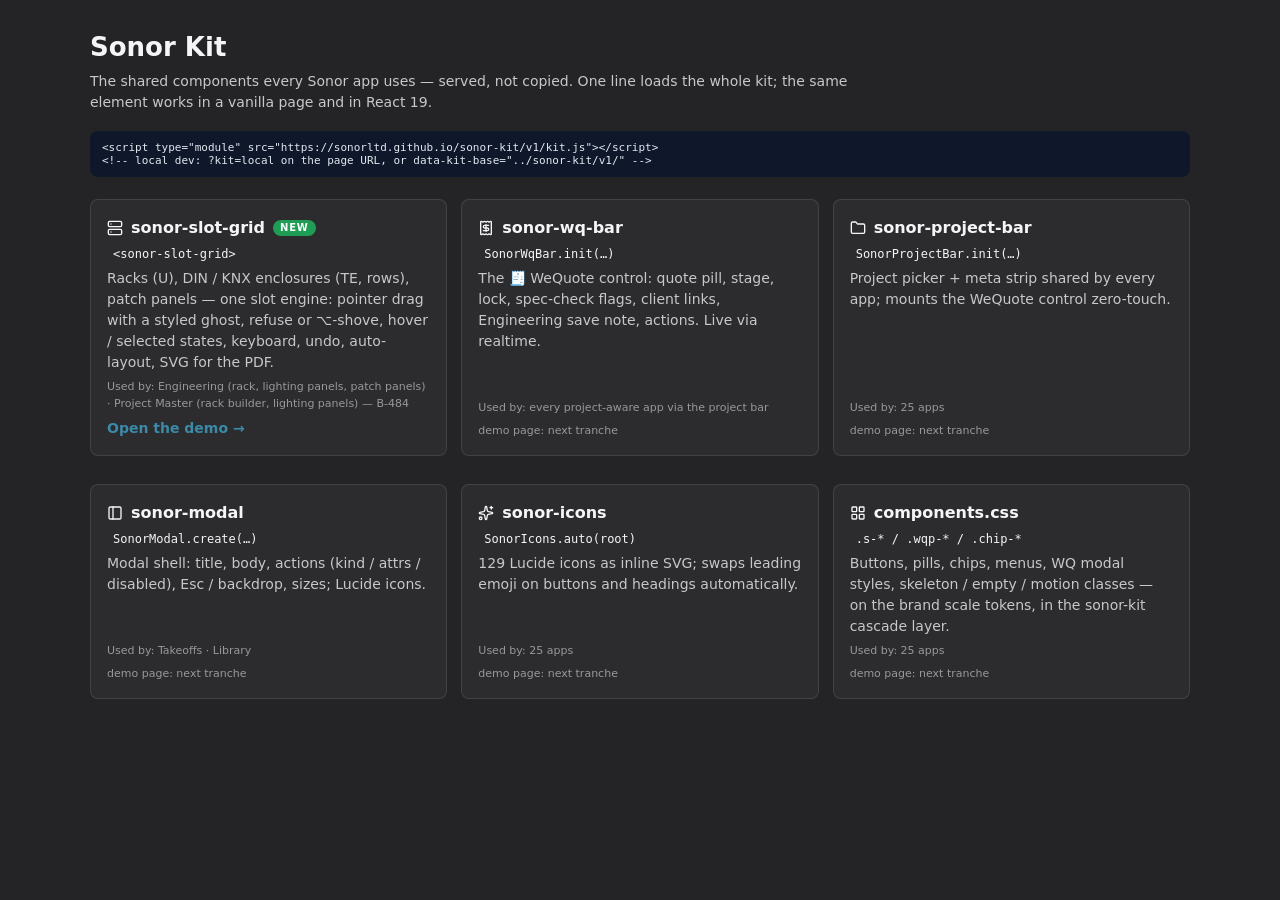
==== commit 8c11fd47: "overnight pass 2026-09-30: db-schema parity fixes, graphite/shared header, dead links, untrack 35MB " ====
--- a/catalogue/index.html
+++ b/catalogue/index.html
@@ -1,10 +1,11 @@
 <!doctype html>
-<html lang="en" data-theme="slate">
+<html lang="en" data-theme="graphite">
 <head>
 <meta charset="utf-8"><meta name="viewport" content="width=device-width,initial-scale=1">
 <title>Sonor Kit — catalogue</title>
 <!-- The living catalogue (B-485 §4): every shared component with a live demo, its usage line and which apps use it.
      Served from the sonor-kit repo (GitHub Pages). Pages under catalogue/ load the masters from ../src. -->
+<script src="../src/sonor-theme.js"></script>
 <link rel="stylesheet" href="../src/brand.css"><link rel="stylesheet" href="../src/sonor-components.css">
 <script src="../src/sonor-icons.js"></script>
 <style>
--- a/src/brand.css
+++ b/src/brand.css
@@ -140,18 +140,22 @@
   --text-primary: #F5F5F7;
   --text-secondary: #C7C7CC;
   --text-muted: #98989D;
-  --text-faint: #5E5E62;
+  --text-faint: #7C7C82;
   --border: rgba(255,255,255,0.10);
   --border-strong: rgba(255,255,255,0.18);
   --surface-deep: #141416;
   --surface-bar: rgba(28,28,30,0.97);
   --surface-text: #F5F5F7;
   --surface-hover: #3A3A3C;
-  --cta-bg: #2D718B;
+  --cta-bg: #3A8AA8;
   --cta-text: #F5F5F7;
-  --cta-hover: #3A8AA8;
+  --cta-hover: #4BA3C2;
   --scrim: rgba(20,20,22,0.85);
   --wordmark: #F5F5F7;
+  --accent: #3A8AA8;
+  --nav-chrome-deep: #141416;
+  --nav-chrome-mid: #1C1C1E;
+  --nav-chrome-mix-pct: 10%;  /* Aqua-into-navy mix % override */
 }
 
 /* ═══ UI Scale — type · space · radius · motion · z · shadow (B-478 / B-479) ═══ */
--- a/src/sonor-components.css
+++ b/src/sonor-components.css
@@ -1,4 +1,4 @@
-/* sonor-components.css — shared component styles per Spine rule S-4.4. (v0.10.0 2026-09-29: graphite dark-theme aliases + re-tints, B-487; v0.9.0 2026-09-29: WQ modal kit on the brand scale tokens + skeleton / empty / motion, B-478 ph2 + B-479; v0.8.0 2026-09-28: icons / menus / chips kit, B-478)
+/* sonor-components.css — shared component styles per Spine rule S-4.4. (v0.17.0 2026-09-29: §18 hover/focus law — one wash, no lifts; v0.16.0 2026-09-29: .s-pill; .s-paper; sortable styles; bar ladder tokens; locked = red; CSV controls hidden; graphite dark-theme aliases + re-tints, B-487; v0.9.0 2026-09-29: WQ modal kit on the brand scale tokens + skeleton / empty / motion, B-478 ph2 + B-479; v0.8.0 2026-09-28: icons / menus / chips kit, B-478)
    Synced to every "APP - {slug}"/data/sonor-components.css via sync-everything.sh.
    Edit here ONLY — never edit a per-app copy.
 
@@ -826,3 +826,87 @@
 [data-theme='graphite'] .s-skeleton { background: linear-gradient(90deg, #2C2C2E 25%, #3A3A3C 50%, #2C2C2E 75%); background-size: 200% 100%; }
 [data-theme='graphite'] .pill, [data-theme='graphite'] .badge { border-color: rgba(255,255,255,.14); }
 [data-theme='graphite'] input, [data-theme='graphite'] select, [data-theme='graphite'] textarea { color-scheme: dark; }
+
+/* CSV import/export is retired (Bryn 2026-09-29, sonor-platform §4): controls stay in the code, never on screen.
+   `hidden` alone loses to display:flex on .btn, so this wins outright. */
+[data-csv-tool] { display: none !important; }
+
+/* ── BAR LADDER (Bryn 2026-09-29: "everything below the main header should be dark mode, 2nd, 3rd headers etc slightly
+   different shades — get it right everywhere"). Row 1 = the shared header chrome (--nav-chrome-*). Every bar under it
+   takes the next step of the ladder: --bar-2 tabs · --bar-3 sub-tabs / project bar · --bar-4 filter / stats / toolbar.
+   Apps use the tokens (or .s-bar-2/3/4) and never invent a bar colour. In slate the ladder steps the light greys. ── */
+:root { --bar-1: var(--nav-chrome-deep, #0a1929); --bar-2: var(--bg-1, #DDE1E7); --bar-3: var(--bg-0, #D1D6DD); --bar-4: var(--bg-2, #C8CFD7); --bar-line: var(--border, rgba(20,30,50,.10)); }
+[data-theme='graphite'] { --bar-2: #1C1C1E; --bar-3: #242426; --bar-4: #2C2C2E; --bar-line: rgba(255,255,255,.08); }
+.s-bar-2 { background: var(--bar-2); border-bottom: 1px solid var(--bar-line); }
+.s-bar-3 { background: var(--bar-3); border-bottom: 1px solid var(--bar-line); }
+.s-bar-4 { background: var(--bar-4); border-bottom: 1px solid var(--bar-line); }
+[data-theme='graphite'] .tab-bar { background: var(--bar-2); border-bottom: 1px solid var(--bar-line); }
+
+/* ── SERVICE COLOUR AS INK (sonor-platform §12): a service/category colour used as TEXT on a tint is mixed towards the
+   theme's ink so dark services (10 Infrastructure #302f2e, 09 #b7b1a7) stay readable. Use color-mix(in srgb, <hex> 70%, var(--ink-mix)). ── */
+:root { --ink-mix: #0F172A; --ink-on-bright: #0B1A22; }   /* ink for text sitting ON a bright service fill (aqua, green, yellow) — never white */
+[data-theme='graphite'] { --ink-mix: #FFFFFF; }
+
+/* ── SEMANTIC PILLS (sonor-platform §15): give it a colour, it works in every theme. No app writes pill CSS again.
+     <span class="s-pill" style="--c:#8058a1">01 Cinema</span>       tinted pill, ink mixed to the theme ink
+     <span class="s-pill s-pill-solid" style="--c:#4bb9d3">LIVE</span> solid fill, ink picked for a bright/deep fill via --c-l (0/1)
+     <span class="s-pill s-pill-status" data-tone="ok|warn|bad|info"> semantic tones (service-independent)                     ── */
+.s-pill { --c: var(--accent); display: inline-flex; align-items: center; gap: 5px; padding: 1px 8px; border-radius: 999px; font-size: 10.5px; font-weight: 700; letter-spacing: .04em; line-height: 16px; white-space: nowrap;
+  background: color-mix(in srgb, var(--c) 16%, transparent); border: 1px solid color-mix(in srgb, var(--c) 40%, transparent); color: color-mix(in srgb, var(--c) 70%, var(--ink-mix)); }
+.s-pill-solid { background: var(--c); border-color: var(--c); color: var(--ink-on-bright); }
+.s-pill-solid[data-deep] { color: #fff; }
+.s-pill-status[data-tone="ok"]   { --c: #22C55E; } .s-pill-status[data-tone="warn"] { --c: #E8892B; }
+.s-pill-status[data-tone="bad"]  { --c: #DC2626; } .s-pill-status[data-tone="info"] { --c: #4bb9d3; } .s-pill-status[data-tone="dim"] { --c: #98989D; }
+.s-pill .s-dot { width: 7px; height: 7px; border-radius: 50%; background: var(--c); flex: none; }
+
+/* ── PAPER (sonor-platform §11, 2026-09-29): a DOCUMENT preview — pack page, PDF cover, print sheet — is a sheet of paper in
+   every theme. It re-declares the ink/surface tokens locally so the app's components render on it unchanged. ── */
+.s-paper { --text-primary: #15202D; --text-secondary: #3A4553; --text-muted: #5A6472; --text-faint: #A0A8B2; --border: rgba(20,30,50,.12); --border-strong: rgba(20,30,50,.22);
+  --card: #FFFFFF; --surface: #F1F5F9; --tint: #E2E8F0; --bg-0: #FFFFFF; --bg-1: #FFFFFF; --bg-2: #F1F5F9; --bg-3: #E2E8F0; --body: #FFFFFF; --text: #15202D; --muted: #5A6472; --line: rgba(20,30,50,.12);
+  background: #FFFFFF; color: #15202D; color-scheme: light; box-shadow: 0 1px 2px rgba(0,0,0,.25), 0 12px 32px rgba(0,0,0,.35); }
+[data-theme='graphite'] .s-paper { border-color: rgba(0,0,0,.2); }
+
+/* ── LOCKED = RED, everywhere (Bryn 2026-09-29: "locks should go red on layers when locked, and throughout everywhere").
+   Any lock control in its locked state — layers, columns, project bar, theme lock — takes --lock (service-06 red).
+   Opt in with .lock-btn.locked, .s-lock[aria-pressed=true] or [data-locked=true]; unlocked stays muted. ── */
+:root { --lock: #ec6061; --lock-ink: #fff; }
+.lock-btn.locked, .s-lock[aria-pressed="true"], [data-locked="true"] { background: var(--lock) !important; color: var(--lock-ink) !important; border-color: var(--lock) !important; box-shadow: 0 0 0 1px color-mix(in srgb, var(--lock) 35%, transparent); }
+.lock-btn.locked svg, .s-lock[aria-pressed="true"] svg { stroke: var(--lock-ink); }
+[data-theme='graphite'] :is(.lock-btn.locked, .s-lock[aria-pressed="true"], [data-locked="true"]) { box-shadow: 0 0 0 1px rgba(236,96,97,.35), 0 0 8px rgba(236,96,97,.25); }
+
+/* ── SORTABLE (sonor-sortable.js, B-491): ordering is a drag, never a typed number. ── */
+.s-drag { display: inline-flex; align-items: center; justify-content: center; width: 18px; height: 22px; padding: 0; margin-right: 4px; border: 0; border-radius: 4px; background: transparent; color: var(--text-muted, #98989D); cursor: grab; touch-action: none; opacity: .55; vertical-align: middle; }
+.s-drag:hover, .s-drag:focus-visible { opacity: 1; background: var(--surface-hover, rgba(255,255,255,.08)); color: var(--text-primary); outline: none; }
+.s-drag:active { cursor: grabbing; }
+.s-dragging { opacity: .35; }
+.s-dropped { animation: s-dropped .6s var(--ease, ease); }
+@keyframes s-dropped { from { background-color: color-mix(in srgb, var(--s02, #4bb9d3) 28%, transparent); } to { background-color: transparent; } }
+.s-drag-ghost, .s-drag-ghost-table { background: var(--card, #2C2C2E); color: var(--text-primary); border: 1px solid var(--border-strong, rgba(255,255,255,.18)); border-radius: 6px; border-collapse: separate; }
+.s-drag-ghost-table td { padding: 4px 6px; white-space: nowrap; }
+body.s-sorting { user-select: none; cursor: grabbing; }
+body.s-sorting * { cursor: grabbing !important; }
+[data-sort-input] { display: none !important; }
+
+/* ══ §18 HOVER / FOCUS LAW (sonor-platform, 2026-09-29 23:00 — Bryn: "same jazziness for mouse overs etc") ══
+   ONE interaction language for every control in every app:
+   · hover  = a quiet wash (7% of the ink over the surface) + border to --border-strong; filled controls brighten 8%
+   · active = 12% wash        · focus-visible = 2px accent ring (keyboard only)        · disabled = 55% opacity, no hover
+   · motion = 120 ms ease on colour/border/shadow only — NO translateY lifts, NO opacity flicker, NO scale, NO per-app glow.
+   Apps get this for free on <button>, [role=button], .btn*, .ctrl-btn, .f-btn, .s-btn-mini, .app-card, .snap-card, .card-link,
+   .s-menu-item, .tab-bar > button, .table tr / tr[data-id]. Inline onmouseover/onmouseout handlers are banned. */
+:root { --hover-wash: color-mix(in srgb, var(--text-primary) 7%, transparent); --active-wash: color-mix(in srgb, var(--text-primary) 12%, transparent); --motion: 120ms ease; --focus-ring: var(--accent); }
+button, [role="button"], .btn, .ctrl-btn, .f-btn, .s-btn-mini, .app-card, .snap-card, .card-link, .s-menu-item, .tab-bar > button, .tab-bar .tab-btn, .sidebar-nav > button {
+  transition: background-color var(--motion), border-color var(--motion), color var(--motion), box-shadow var(--motion);
+  transform: none;
+}
+button:not(:disabled):not(.tab-btn):not(.btn-primary):not(.f-btn.on):hover, [role="button"]:not([aria-disabled="true"]):hover, .btn:not(.btn-primary):hover, .ctrl-btn:not(:disabled):hover, .s-btn-mini:not(:disabled):hover, .card-link:hover, .s-menu-item:hover {
+  background-color: var(--hover-wash); border-color: var(--border-strong);
+}
+.btn-primary:hover, .f-btn.on:hover, button.primary:hover { filter: brightness(1.08); }
+button:not(:disabled):active, [role="button"]:active, .btn:active, .ctrl-btn:active, .s-btn-mini:active { background-color: var(--active-wash); transform: none; }
+.app-card:hover, .snap-card:hover { border-color: var(--border-strong); box-shadow: 0 4px 16px rgba(0,0,0,.25); transform: none; }
+.table tr:hover td, tr[data-id]:hover td { background-color: var(--hover-wash); }
+button:disabled, [aria-disabled="true"] { opacity: .55; cursor: not-allowed; }
+:where(button, [role="button"], a, input, select, textarea, [tabindex]):focus { outline: none; }
+:where(button, [role="button"], a, input, select, textarea, [tabindex]):focus-visible { outline: 2px solid var(--focus-ring); outline-offset: 1px; border-radius: 4px; }
+@media (prefers-reduced-motion: reduce) { :root { --motion: 0ms; } }
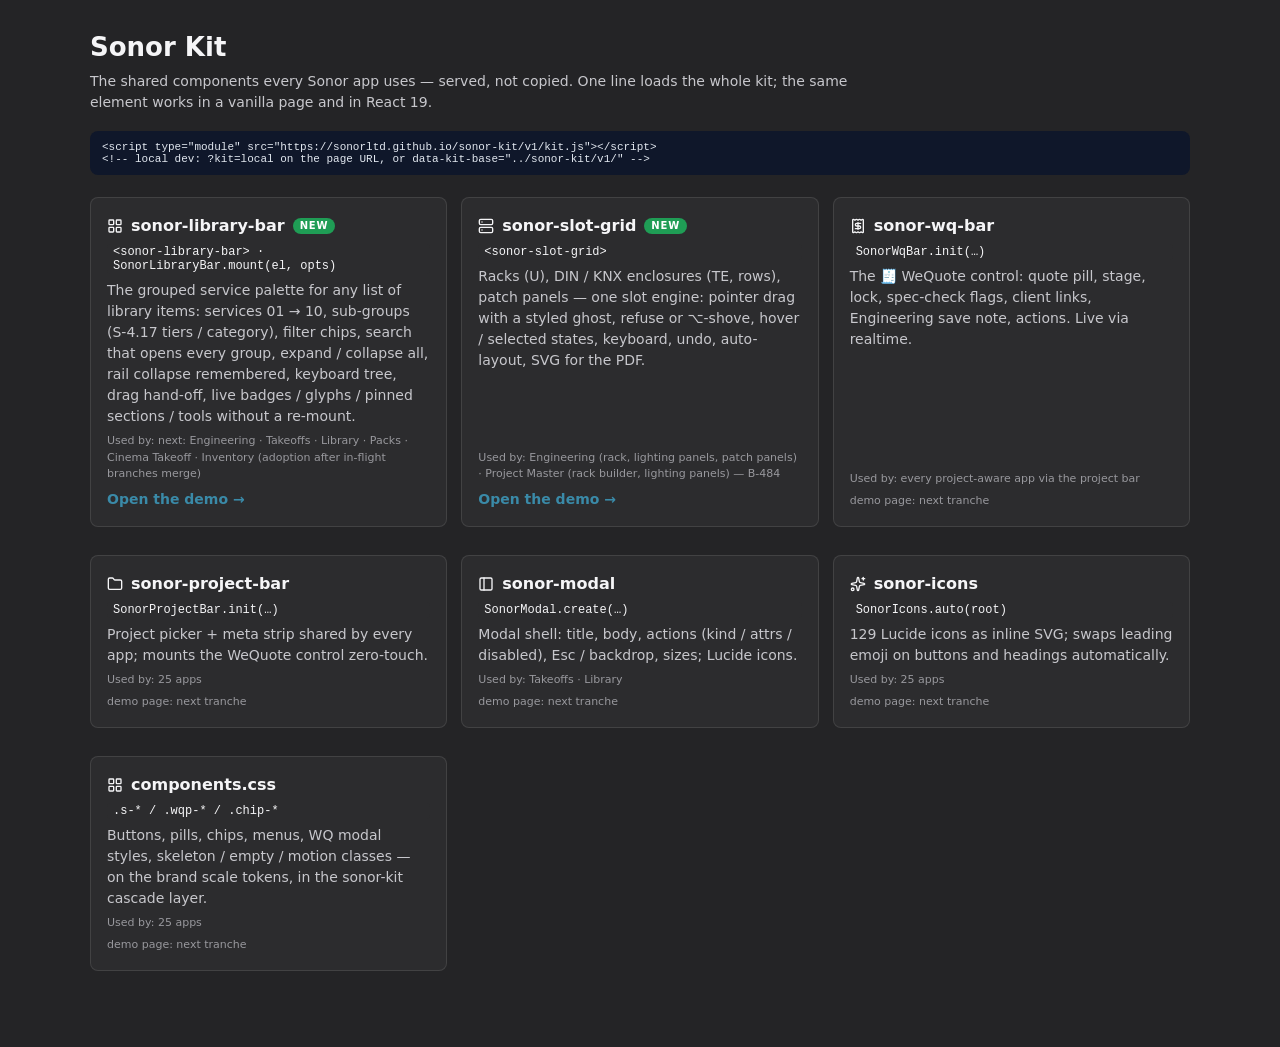
==== commit 7375dc59: "v0.8.0: <sonor-library-bar> — shared grouped service palette New kit component (sonor-library-bar.js" ====
--- a/catalogue/index.html
+++ b/catalogue/index.html
@@ -30,6 +30,7 @@
 <div class="grid" id="cards"></div>
 <script>
 const CARDS = [
+  { name: 'sonor-library-bar', tag: '<sonor-library-bar> · SonorLibraryBar.mount(el, opts)', icon: 'layout-grid', isNew: true, demo: 'library-bar.html', blurb: 'The grouped service palette for any list of library items: services 01 → 10, sub-groups (S-4.17 tiers / category), filter chips, search that opens every group, expand / collapse all, rail collapse remembered, keyboard tree, drag hand-off, live badges / glyphs / pinned sections / tools without a re-mount.', apps: 'next: Engineering · Takeoffs · Library · Packs · Cinema Takeoff · Inventory (adoption after in-flight branches merge)' },
   { name: 'sonor-slot-grid', tag: '<sonor-slot-grid>', icon: 'server', isNew: true, demo: 'slot-grid.html', blurb: 'Racks (U), DIN / KNX enclosures (TE, rows), patch panels — one slot engine: pointer drag with a styled ghost, refuse or ⌥-shove, hover / selected states, keyboard, undo, auto-layout, SVG for the PDF.', apps: 'Engineering (rack, lighting panels, patch panels) · Project Master (rack builder, lighting panels) — B-484' },
   { name: 'sonor-wq-bar', tag: 'SonorWqBar.init(…)', icon: 'receipt', demo: null, blurb: 'The 🧾 WeQuote control: quote pill, stage, lock, spec-check flags, client links, Engineering save note, actions. Live via realtime.', apps: 'every project-aware app via the project bar' },
   { name: 'sonor-project-bar', tag: 'SonorProjectBar.init(…)', icon: 'folder', demo: null, blurb: 'Project picker + meta strip shared by every app; mounts the WeQuote control zero-touch.', apps: '25 apps' },
--- a/src/brand.css
+++ b/src/brand.css
@@ -1,6 +1,6 @@
 /**
  * Sonor Smart Homes — Brand CSS Custom Properties
- * Auto-generated from brand-core.xml on 2026-09-29
+ * Auto-generated from brand-core.xml on 2026-10-01
  * Do NOT edit — run: python3 generate-brand.py
  */
 
@@ -213,6 +213,12 @@
   --shadow-sm: 0 1px 2px rgba(15,23,42,.08);
   --shadow-md: 0 6px 18px rgba(15,23,42,.14);
   --shadow-lg: 0 12px 32px rgba(15,23,42,.22);
+  /* status — TRAFFIC LIGHT (sonor-platform §23, Bryn 2026-10-01: 'you're using yellow but this should be amber') — ok · amber · bad · info. Status is NEVER the 04 Lighting service yellow (#f5d05c); amber is its own token. Every app's --warn/--warning/--danger/--ok alias resolves here via vocab. */
+  --status-ok: #3DB56F;
+  --status-amber: #E0922F;
+  --status-bad: #E2524F;
+  --status-info: #3B9DD8;
+  --amber: #E0922F;
 }
 @media (prefers-reduced-motion: reduce) {
   :root { --dur-fast: 0ms; --dur: 0ms; --dur-slow: 0ms; }
--- a/src/sonor-components.css
+++ b/src/sonor-components.css
@@ -1,4 +1,4 @@
-/* sonor-components.css — shared component styles per Spine rule S-4.4. (v0.17.0 2026-09-29: §18 hover/focus law — one wash, no lifts; v0.16.0 2026-09-29: .s-pill; .s-paper; sortable styles; bar ladder tokens; locked = red; CSV controls hidden; graphite dark-theme aliases + re-tints, B-487; v0.9.0 2026-09-29: WQ modal kit on the brand scale tokens + skeleton / empty / motion, B-478 ph2 + B-479; v0.8.0 2026-09-28: icons / menus / chips kit, B-478)
+/* sonor-components.css — shared component styles per Spine rule S-4.4. (v0.19.1 2026-10-07: §18 the ⌘K palette row hover no longer nudges (B-516); v0.19.0 2026-10-02: §25 stage law — crisp pills, one stage colour everywhere (wq-stage-* / swq-stage-* / proj-stage-* → --stage); v0.18.1 2026-10-01: status tones retuned; v0.18.0 2026-10-01: §23 traffic light — warn/no-answer pills on --status-amber, .pill-amber alias; v0.17.1 2026-09-30: dark ladder for legacy dark theme names; v0.17.0 2026-09-29: §18 hover/focus law — one wash, no lifts; v0.18.0 2026-09-30: rack view; catalogue picker; v0.16.0: .s-pill; .s-paper; sortable styles; bar ladder tokens; locked = red; CSV controls hidden; graphite dark-theme aliases + re-tints, B-487; v0.9.0 2026-09-29: WQ modal kit on the brand scale tokens + skeleton / empty / motion, B-478 ph2 + B-479; v0.8.0 2026-09-28: icons / menus / chips kit, B-478)
    Synced to every "APP - {slug}"/data/sonor-components.css via sync-everything.sh.
    Edit here ONLY — never edit a per-app copy.
 
@@ -130,25 +130,46 @@
 }
 
 /* danger / warn / ok / info / muted / accent-tinted pills — all driven by theme tokens */
+/* v0.19.0 (2026-10-02, sonor-platform §26): pills are CRISP — the full status token as ink + a hairline of it, never the
+   60%-mixed pastel. Four tints, one meaning across every app (who holds it):
+     amber = ours to do · blue = with the client · green = yes · red = no · grey = nothing yet */
 .pill-red {
-  background: color-mix(in srgb, var(--danger) 18%, transparent);
-  color: color-mix(in srgb, var(--danger) 72%, var(--text-primary));
-}
-.pill-yellow {
-  background: color-mix(in srgb, var(--warn) 24%, transparent);
-  color: color-mix(in srgb, var(--warn) 60%, var(--text-primary));
+  background: color-mix(in srgb, var(--status-bad, var(--danger)) 16%, transparent);
+  color: var(--status-bad, var(--danger));
+  box-shadow: inset 0 0 0 1px color-mix(in srgb, var(--status-bad, var(--danger)) 45%, transparent);
+}
+.pill-yellow, .pill-amber {   /* §23: the warn pill is AMBER (--status-amber); .pill-yellow kept as an alias */
+  background: color-mix(in srgb, var(--status-amber, var(--warn)) 16%, transparent);
+  color: var(--status-amber, var(--warn));
+  box-shadow: inset 0 0 0 1px color-mix(in srgb, var(--status-amber, var(--warn)) 45%, transparent);
 }
 .pill-green {
-  background: color-mix(in srgb, var(--ok) 18%, transparent);
-  color: color-mix(in srgb, var(--ok) 60%, var(--text-primary));
+  background: color-mix(in srgb, var(--status-ok, var(--ok)) 16%, transparent);
+  color: var(--status-ok, var(--ok));
+  box-shadow: inset 0 0 0 1px color-mix(in srgb, var(--status-ok, var(--ok)) 45%, transparent);
 }
 .pill-grey {
   background: color-mix(in srgb, var(--text-muted) 18%, transparent);
   color: var(--text-secondary);
 }
 .pill-blue {
-  background: color-mix(in srgb, var(--info) 18%, transparent);
-  color: color-mix(in srgb, var(--info) 60%, var(--text-primary));
+  background: color-mix(in srgb, var(--info) 16%, transparent);
+  color: var(--info);
+  box-shadow: inset 0 0 0 1px color-mix(in srgb, var(--info) 45%, transparent);
+}
+/* §26 STAGE LAW — one colour per WeQuote / project stage, everywhere. Put the stage class on any pill / chip / dot and it takes
+   the right tint: `.pill.wq-stage-sent`, `.swq-stage-in-progress`, `.proj-stage-won`, or read var(--stage) yourself. */
+.wq-stage-in_progress, .wq-stage-in-progress, .wq-stage-planned, .wq-stage-pushed, .wq-stage-synced, .wq-stage-draft, .wq-stage-revising, .wq-stage-quoting,
+.swq-stage-in-progress, .swq-stage-draft, .proj-stage-quoting, .proj-stage-revising { --stage: var(--status-amber, var(--warn)); }
+.wq-stage-sent, .swq-stage-sent, .proj-stage-quoted { --stage: var(--info); }
+.wq-stage-accepted, .wq-stage-approved, .wq-stage-won, .wq-stage-complete, .swq-stage-accepted, .swq-stage-complete, .proj-stage-won, .proj-stage-complete { --stage: var(--status-ok, var(--ok)); }
+.wq-stage-cancelled, .wq-stage-declined, .wq-stage-expired, .wq-stage-lost, .swq-stage-cancelled, .swq-stage-declined, .proj-stage-cancelled, .proj-stage-lost { --stage: var(--status-bad, var(--danger)); }
+.proj-stage-enquiry { --stage: #b7b1a7; } .proj-stage-tender { --stage: #2d718b; } .proj-stage-active { --stage: #78ba57; } .proj-stage-install { --stage: #e37c59; }
+.proj-stage-commission { --stage: #e67eb1; } .proj-stage-snagging { --stage: #ec6061; } .proj-stage-on_hold { --stage: #8B7D6B; }
+.pill[class*="wq-stage-"], .pill[class*="proj-stage-"] {
+  background: color-mix(in srgb, var(--stage, var(--text-muted)) 16%, transparent);
+  color: var(--stage, var(--text-secondary));
+  box-shadow: inset 0 0 0 1px color-mix(in srgb, var(--stage, var(--text-muted)) 45%, transparent);
 }
 .pill-purple {
   background: color-mix(in srgb, var(--accent) 18%, transparent);
@@ -711,7 +732,7 @@
 .cc-pill--pending       { background: var(--cc-pending,   var(--silver, #b7b1a7)); color: #2C2218; }
 .cc-pill--called        { background: var(--cc-called,    var(--green,  #78ba57)); }
 .cc-pill--no_answer,
-.cc-pill--no-answer     { background: var(--cc-no-answer, var(--yellow, #f5d05c)); color: #2C2218; }
+.cc-pill--no-answer     { background: var(--cc-no-answer, var(--status-amber, #E0922F)); color: #2C2218; }   /* §23 amber, not the 04 yellow */
 .cc-pill--declined      { background: var(--cc-declined,  var(--red,    #ec6061)); }
 
 /* ── v0.8.0 (2026-09-28, B-478) UI KIT ADDITIONS — icons, popover menus, stage chips ───────────────────────────
@@ -766,7 +787,7 @@
 .wqp-room { background: var(--tint, var(--surface, #E2E8F0)); font-weight: 700; }
 .wqp-kind { display: inline-block; font-size: 9px; font-weight: 700; letter-spacing: .06em; text-transform: uppercase; color: #fff; padding: 1px 5px; border-radius: var(--r-xs, 3px); }
 .wqp-kind-device { background: var(--purple, #8058a1); } .wqp-kind-firstfix { background: var(--charcoal, #302f2e); } .wqp-kind-counter { background: var(--aqua, #4bb9d3); }
-.wqp-kind-wq { background: #9aa0a8; } .wqp-kind-manual, .wqp-kind-custom { background: #6b4a8a; }
+.wqp-kind-wq { background: #9aa0a8; } .wqp-kind-manual, .wqp-kind-custom { background: var(--accent, #2d718b); }
 .wqp-kind-derived { background: #e8892b; } .wqp-kind-engineered { background: #1f9d55; } .wqp-kind-estimate { background: var(--terracotta, #e37c59); } .wqp-kind-scaffold { background: var(--gold, #ad9978); }
 .wqp-g td { background: #eef0f3; font-weight: 700; padding: 6px 8px; border-top: 2px solid #d9dde3; }
 .wqp-a td { background: #f7f8fa; font-weight: 600; padding: 4px 8px 4px 18px; }
@@ -775,18 +796,18 @@
 .wqp-wq td { color: #6b7280; font-style: italic; } .wqp-dim td { color: #8a8f98; }
 .wqp-st { display: inline-block; padding: 0 6px; border-radius: 8px; font-size: var(--fs-2xs, 10px); font-weight: 700; letter-spacing: .03em; text-transform: uppercase; line-height: 16px; }
 .wqp-st-new { background: #1f9d55; color: #fff; } .wqp-st-on { background: #2f6fd6; color: #fff; } .wqp-st-wq { background: #e5e7eb; color: #374151; } .wqp-st-dim { background: #f3f4f6; color: #9aa0a8; }
-.wqp-st-bad { background: #fde8e8; color: #8a1f1f; } .wqp-st-move { background: #e8892b; color: #fff; } .wqp-st-edit, .wqp-st-manual { background: #6b4a8a; color: #fff; } .wqp-st-eng { background: #1f9d55; color: #fff; } .wqp-st-est { background: #e8892b; color: #fff; }
+.wqp-st-bad { background: #fde8e8; color: #8a1f1f; } .wqp-st-move { background: #e8892b; color: #fff; } .wqp-st-edit, .wqp-st-manual { background: var(--accent, #2d718b); color: var(--cta-text, #fff); } .wqp-st-eng { background: #1f9d55; color: #fff; } .wqp-st-est { background: #e8892b; color: #fff; }
 .wqp-mini { padding: 0 6px; font-size: var(--fs-xs, 11px); line-height: 16px; border: 1px solid var(--border, #CBD5E1); background: var(--card, #fff); border-radius: var(--r-xs, 3px); cursor: pointer; color: inherit; }
 .wqp-mv { white-space: nowrap; }
 .wqp-lay select, .wqp-lay input[type=number] { font-size: var(--fs-xs, 11px); padding: 1px 3px; border: 1px solid var(--border, #CBD5E1); border-radius: var(--r-xs, 3px); background: var(--card, #fff); color: inherit; max-width: 150px; }
 .wqp-lay td:nth-child(3) { max-width: 420px; overflow: hidden; text-overflow: ellipsis; white-space: nowrap; }
-.wqp-lay input.wqp-edited { border-color: #6b4a8a; }
+.wqp-lay input.wqp-edited { border-color: var(--accent, #2d718b); }
 .wqp-todo { padding: var(--sp-2, 8px) 10px; border-radius: var(--r-lg, 8px); background: #fff7ed; border: 1px solid #fed7aa; font-size: var(--fs-sm, 12px); }
 .wqp-todo ol { margin: 4px 0 0 18px; } .wqp-todo li { margin: 2px 0; }
 .wqp-pick { max-width: 230px; overflow: hidden; text-overflow: ellipsis; white-space: nowrap; text-align: left; padding: 2px 7px; border: 1px solid var(--border, #CBD5E1); border-radius: var(--r-sm, 4px); background: var(--card, #fff); color: inherit; cursor: pointer; font-size: var(--fs-sm, 12px); }
-.wqp-pick-none { color: #9aa0a8; font-style: italic; } .wqp-pick:hover:not(:disabled) { border-color: #6b4a8a; }
+.wqp-pick-none { color: #9aa0a8; font-style: italic; } .wqp-pick:hover:not(:disabled) { border-color: var(--accent, #2d718b); }
 .wqp-he input { font-size: var(--fs-sm, 12px); padding: 2px 5px; border: 1px solid var(--border, #CBD5E1); border-radius: var(--r-sm, 4px); background: var(--card, #fff); color: inherit; }
-.wqp-he tr.wqp-manual td:nth-child(2) { color: #6b4a8a; }
+.wqp-he tr.wqp-manual td:nth-child(2) { color: var(--accent, #2d718b); }
 .wqp-viewbar { display: flex; align-items: center; gap: 6px; flex-wrap: wrap; }
 .wqp-metrics { display: flex; flex-wrap: wrap; gap: 6px 14px; margin: 6px 0 10px; }
 .wqp-metric { font-size: var(--fs-xs, 11px); color: var(--text-muted, #555); } .wqp-metric b { font-size: var(--fs-md, 13px); color: var(--text-primary, #111); }
@@ -822,6 +843,18 @@
 [data-theme='graphite'] .wqp-st-wq { background: #3A3A3C; color: #E5E5EA; } [data-theme='graphite'] .wqp-st-dim { background: #2C2C2E; color: #98989D; } [data-theme='graphite'] .wqp-st-bad { background: rgba(220,38,38,.2); color: #FCA5A5; }
 [data-theme='graphite'] .wqp-spec-row.miss { background: rgba(220,38,38,.18); } [data-theme='graphite'] .wqp-spec-row.diff { background: rgba(232,137,43,.18); }
 [data-theme='graphite'] .wqp-metric { color: #C7C7CC; } [data-theme='graphite'] .wqp-metric b { color: #F5F5F7; }
+/* 2026-10-12 — WQ / Head end modals on graphite: grey hairlines, never white (Bryn: "everything looks too highly contrasted with
+   white as the border, keep it grey tones … make it tight"). Fields sit on the card shade with a 10% border; rows 6%. */
+[data-theme='graphite'] .wqp-wrap select, [data-theme='graphite'] .wqp-wrap input, [data-theme='graphite'] .wqp-pick, [data-theme='graphite'] .wqp-mini,
+[data-theme='graphite'] .wqp-lay select, [data-theme='graphite'] .wqp-lay input[type=number], [data-theme='graphite'] .wqp-he input { background: #1C1C1E !important; border: 1px solid rgba(255,255,255,.10) !important; color: #E5E5EA; border-radius: 4px; }   /* !important: this file sits in the lower sonor-kit layer and apps style bare select/input */
+[data-theme='graphite'] .wqp-wrap select:hover, [data-theme='graphite'] .wqp-pick:hover:not(:disabled), [data-theme='graphite'] .wqp-he input:focus { border-color: rgba(255,255,255,.22); outline: none; }
+[data-theme='graphite'] .wqp-tbl th, [data-theme='graphite'] .wqp-tbl td { border-bottom: 1px solid rgba(255,255,255,.06) !important; }
+.wqp-review table td, .wqp-review table th { padding: 3px 10px !important; vertical-align: top; }
+[data-theme='graphite'] .wqp-tbl th { color: #98989D; font-weight: 600; font-size: 10.5px; text-transform: uppercase; letter-spacing: .04em; }
+[data-theme='graphite'] .wqp-tot { background: #242426; }
+[data-theme='graphite'] .wqp-pick-none { color: #6E6E73; }
+.wqp-he td { padding: 2px 5px; font-size: 11.5px; } .wqp-he input { padding: 1px 4px; }
+.wqp-wrap .wqp-row { gap: 4px 10px; }
 [data-theme='graphite'] .swq-slot { background: #3A3A3C; color: #E5E5EA; }
 [data-theme='graphite'] .s-skeleton { background: linear-gradient(90deg, #2C2C2E 25%, #3A3A3C 50%, #2C2C2E 75%); background-size: 200% 100%; }
 [data-theme='graphite'] .pill, [data-theme='graphite'] .badge { border-color: rgba(255,255,255,.14); }
@@ -836,7 +869,7 @@
    takes the next step of the ladder: --bar-2 tabs · --bar-3 sub-tabs / project bar · --bar-4 filter / stats / toolbar.
    Apps use the tokens (or .s-bar-2/3/4) and never invent a bar colour. In slate the ladder steps the light greys. ── */
 :root { --bar-1: var(--nav-chrome-deep, #0a1929); --bar-2: var(--bg-1, #DDE1E7); --bar-3: var(--bg-0, #D1D6DD); --bar-4: var(--bg-2, #C8CFD7); --bar-line: var(--border, rgba(20,30,50,.10)); }
-[data-theme='graphite'] { --bar-2: #1C1C1E; --bar-3: #242426; --bar-4: #2C2C2E; --bar-line: rgba(255,255,255,.08); }
+[data-theme='graphite'], [data-theme='dark'], [data-theme='nocturne'] { --bar-2: #1C1C1E; --bar-3: #242426; --bar-4: #2C2C2E; --bar-line: rgba(255,255,255,.08); }   /* v0.17.1: legacy dark names step the dark ladder too — never a light bar on a dark page */
 .s-bar-2 { background: var(--bar-2); border-bottom: 1px solid var(--bar-line); }
 .s-bar-3 { background: var(--bar-3); border-bottom: 1px solid var(--bar-line); }
 .s-bar-4 { background: var(--bar-4); border-bottom: 1px solid var(--bar-line); }
@@ -862,7 +895,7 @@
 /* ── PAPER (sonor-platform §11, 2026-09-29): a DOCUMENT preview — pack page, PDF cover, print sheet — is a sheet of paper in
    every theme. It re-declares the ink/surface tokens locally so the app's components render on it unchanged. ── */
 .s-paper { --text-primary: #15202D; --text-secondary: #3A4553; --text-muted: #5A6472; --text-faint: #A0A8B2; --border: rgba(20,30,50,.12); --border-strong: rgba(20,30,50,.22);
-  --card: #FFFFFF; --surface: #F1F5F9; --tint: #E2E8F0; --bg-0: #FFFFFF; --bg-1: #FFFFFF; --bg-2: #F1F5F9; --bg-3: #E2E8F0; --body: #FFFFFF; --text: #15202D; --muted: #5A6472; --line: rgba(20,30,50,.12);
+  --card: #FFFFFF; --surface: #F1F5F9; --tint: #E2E8F0; --ink-mix: #0F172A; --ink-on-bright: #0B1A22; --bg-0: #FFFFFF; --bg-1: #FFFFFF; --bg-2: #F1F5F9; --bg-3: #E2E8F0; --body: #FFFFFF; --text: #15202D; --muted: #5A6472; --line: rgba(20,30,50,.12);
   background: #FFFFFF; color: #15202D; color-scheme: light; box-shadow: 0 1px 2px rgba(0,0,0,.25), 0 12px 32px rgba(0,0,0,.35); }
 [data-theme='graphite'] .s-paper { border-color: rgba(0,0,0,.2); }
 
@@ -910,3 +943,61 @@
 :where(button, [role="button"], a, input, select, textarea, [tabindex]):focus { outline: none; }
 :where(button, [role="button"], a, input, select, textarea, [tabindex]):focus-visible { outline: 2px solid var(--focus-ring); outline-offset: 1px; border-radius: 4px; }
 @media (prefers-reduced-motion: reduce) { :root { --motion: 0ms; } }
+
+/* ── CATALOGUE PICKER (<sonor-catalogue-picker>, B-504): the ONE categorised "add from the Library" menu ── */
+.s-cat-picker { display: flex; flex-direction: column; width: 360px; max-height: 70vh; background: var(--card); color: var(--text-primary); border: 1px solid var(--border-strong); border-radius: var(--r-lg, 10px); box-shadow: var(--shadow-lg, 0 16px 40px rgba(0,0,0,.45)); overflow: hidden; font: 12px/1.4 var(--font-ui, 'DM Sans', system-ui, sans-serif); }
+.s-cp-head { display: flex; align-items: center; gap: 6px; padding: 8px; border-bottom: 1px solid var(--border); background: var(--bar-4); flex-wrap: wrap; }
+.s-cp-tabs { display: flex; gap: 2px; width: 100%; }
+.s-cp-tab { flex: 1; padding: 5px 8px; border: 1px solid transparent; border-radius: 6px; background: transparent; color: var(--text-muted); font: inherit; font-weight: 600; cursor: pointer; display: inline-flex; align-items: center; justify-content: center; gap: 6px; }
+.s-cp-tab.active { background: var(--card); color: var(--text-primary); border-color: var(--border); }
+.s-cp-search { flex: 1; min-width: 0; padding: 6px 9px; border: 1px solid var(--border); border-radius: 6px; background: var(--card); color: var(--text-primary); font: inherit; }
+.s-cp-search:focus { outline: none; border-color: var(--accent); box-shadow: 0 0 0 2px color-mix(in srgb, var(--accent) 30%, transparent); }
+.s-cp-x { width: 28px; height: 28px; border: 1px solid var(--border); border-radius: 6px; background: transparent; color: var(--text-muted); cursor: pointer; font-size: 16px; line-height: 1; }
+.s-cp-x:hover { color: var(--text-primary); background: var(--surface-hover); }
+.s-cp-hint { padding: 5px 10px; font-size: 11px; color: var(--text-muted); border-bottom: 1px solid var(--border); }
+.s-cp-body { overflow: auto; flex: 1; padding: 4px 0 6px; }
+.s-cp-svc { margin: 4px 0 2px; }
+.s-cp-svc-h { display: flex; align-items: center; gap: 8px; margin: 0; padding: 6px 10px 4px; font-size: 10.5px; font-weight: 700; letter-spacing: .08em; text-transform: uppercase; color: var(--text-secondary); position: sticky; top: 0; background: var(--card); z-index: 1; }
+.s-cp-bar { width: 4px; height: 14px; border-radius: 2px; background: var(--c); }
+.s-cp-n { margin-left: auto; font-size: 10px; font-weight: 600; color: var(--text-faint); font-family: var(--font-mono, monospace); }
+.s-cp-cat-h { display: flex; align-items: center; gap: 6px; width: 100%; padding: 4px 10px 4px 18px; border: 0; background: transparent; color: var(--text-primary); font: inherit; font-weight: 600; cursor: pointer; text-align: left; }
+.s-cp-cat-h:hover { background: var(--surface-hover); }
+.s-cp-chev { width: 0; height: 0; border-left: 4px solid var(--text-faint); border-top: 4px solid transparent; border-bottom: 4px solid transparent; transition: transform var(--dur-fast, 120ms) var(--ease, ease); }
+.s-cp-cat.open > .s-cp-cat-h .s-cp-chev { transform: rotate(90deg); }
+.s-cp-items { display: flex; flex-direction: column; padding: 0 6px 4px 22px; }
+.s-cp-item { display: flex; align-items: center; gap: 8px; width: 100%; padding: 5px 8px; border: 1px solid transparent; border-radius: 6px; background: transparent; color: inherit; font: inherit; text-align: left; cursor: grab; touch-action: none; transition: background var(--dur-fast, 120ms) var(--ease, ease), transform var(--dur-fast, 120ms) var(--ease, ease); }
+.s-cp-item:hover, .s-cp-item.cur { background: var(--surface-hover); border-color: var(--border); }   /* v0.19.1 (§18): no nudge — colour / border only */
+.s-cp-item:active { cursor: grabbing; }
+.s-cp-sw { width: 8px; height: 8px; border-radius: 2px; flex: none; }
+.s-cp-info { flex: 1; min-width: 0; display: flex; flex-direction: column; }
+.s-cp-name { font-weight: 600; white-space: nowrap; overflow: hidden; text-overflow: ellipsis; }
+.s-cp-meta { font-size: 10.5px; color: var(--text-muted); white-space: nowrap; overflow: hidden; text-overflow: ellipsis; }
+.s-cp-u { font-family: var(--font-mono, monospace); font-size: 10.5px; font-weight: 700; color: var(--text-secondary); background: var(--tint); padding: 1px 6px; border-radius: 4px; flex: none; }
+.s-cp-empty { padding: 26px 12px; text-align: center; color: var(--text-muted); }
+.s-cp-foot { display: flex; align-items: center; gap: 4px; padding: 6px 10px; border-top: 1px solid var(--border); font-size: 10.5px; color: var(--text-muted); background: var(--bar-3); }
+.s-cp-link { border: 0; background: none; color: var(--accent); font: inherit; cursor: pointer; padding: 0; }
+.s-cat-picker[compact] { width: 300px; } .s-cat-picker[compact] .s-cp-item { padding: 3px 6px; }
+
+/* ── RACK VIEW (<sonor-rack-view>, RACKS-SSOT): read-only engineered racks for PM / Packs / PDFs ── */
+.s-rack-view { display: block; color: var(--text-primary); font: 12.5px/1.45 var(--font-ui, 'DM Sans', system-ui, sans-serif); }
+.s-rack-view .rv-head { display: flex; align-items: center; gap: 12px; margin-bottom: 10px; }
+.s-rack-view .rv-meta { color: var(--text-muted); font-size: 11px; flex: 1; }
+.s-rack-view .rv-edit { text-decoration: none; }
+.s-rack-view .rv-empty { padding: 26px; border: 1px dashed var(--border-strong); border-radius: var(--r-lg, 10px); color: var(--text-muted); text-align: center; line-height: 1.7; }
+.s-rack-view .rv-empty .rv-edit { margin-top: 10px; display: inline-flex; }
+.s-rack-view .rv-rack { margin: 0 0 22px; }
+.s-rack-view .rv-rack h4 { margin: 0 0 8px; font-size: 13px; }
+.s-rack-view .rv-n { color: var(--text-muted); font-weight: 500; font-size: 11px; }
+.s-rack-view .rv-rail { display: grid; grid-template-columns: repeat(auto-fit, minmax(112px, 1fr)); gap: 6px; margin: 0 0 10px; }
+.s-rack-view .rv-tile { background: var(--card); border: 1px solid var(--border); border-radius: 8px; padding: 7px 9px; }
+.s-rack-view .rv-l { font-size: 9.5px; letter-spacing: .08em; text-transform: uppercase; color: var(--text-muted); }
+.s-rack-view .rv-v { font: 700 16px/1.2 var(--font-mono, monospace); } .s-rack-view .rv-v small { font-size: 10px; margin-left: 3px; color: var(--text-muted); font-weight: 500; }
+.s-rack-view .rv-s { font-size: 10.5px; color: var(--text-secondary); margin-top: 2px; white-space: nowrap; overflow: hidden; text-overflow: ellipsis; }
+.s-rack-view .rv-warn { margin: 0 0 10px; padding-left: 18px; font-size: 11.5px; } .s-rack-view .rv-warn li[data-level="error"] { color: #F87171; } .s-rack-view .rv-warn li[data-level="warn"] { color: #FBBF24; }
+.s-rack-view .rv-sides { display: flex; gap: 18px; flex-wrap: wrap; align-items: flex-start; }
+.s-rack-view .rv-side-h { font-size: 10px; letter-spacing: .1em; color: var(--text-muted); margin-bottom: 4px; }
+.s-rack-view .rv-patch { margin-top: 14px; } .s-rack-view .rv-patch h5 { margin: 0 0 6px; font-size: 12px; }
+.s-rack-view .rv-ports { display: grid; grid-template-columns: repeat(auto-fill, minmax(72px, 1fr)); gap: 3px; }
+.s-rack-view .rv-port { display: flex; flex-direction: column; padding: 3px 5px; border: 1px solid var(--border); border-radius: 4px; background: var(--card); font-size: 10px; min-height: 30px; }
+.s-rack-view .rv-port b { font-family: var(--font-mono, monospace); color: var(--text-muted); } .s-rack-view .rv-port.on { border-color: var(--accent); } .s-rack-view .rv-port span { white-space: nowrap; overflow: hidden; text-overflow: ellipsis; }
+@media print { .s-rack-view .rv-edit { display: none; } }
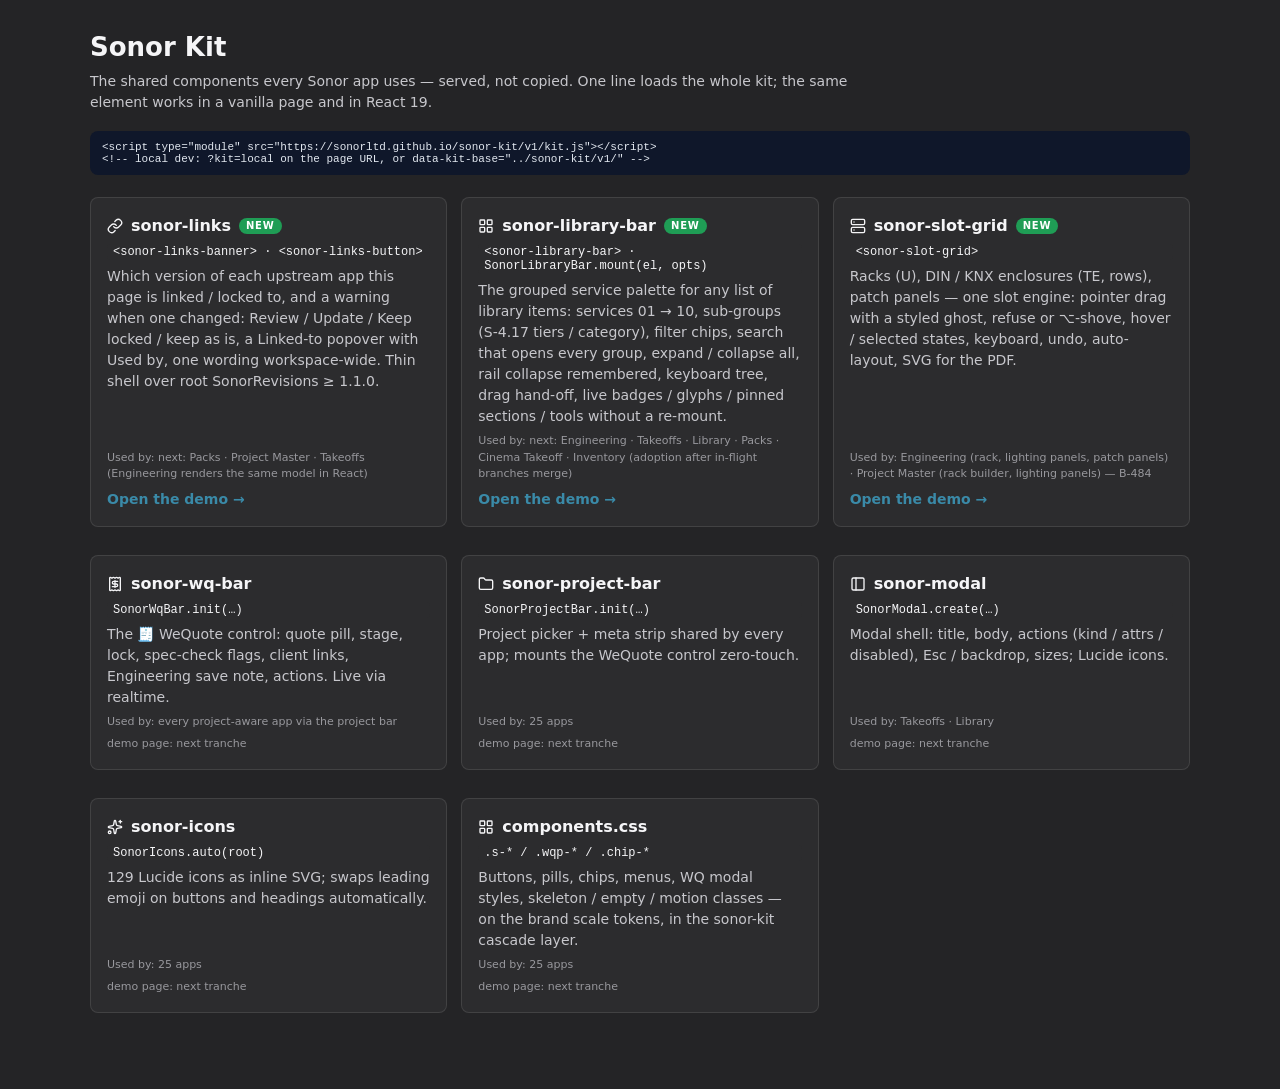
==== commit eb646db3: "kit 0.9.0: sonor-links — linked/locked-to panel and upstream-change banner <sonor-links-banner> + <s" ====
--- a/catalogue/index.html
+++ b/catalogue/index.html
@@ -30,6 +30,7 @@
 <div class="grid" id="cards"></div>
 <script>
 const CARDS = [
+  { name: 'sonor-links', tag: '<sonor-links-banner> · <sonor-links-button>', icon: 'link', isNew: true, demo: 'links.html', blurb: 'Which version of each upstream app this page is linked / locked to, and a warning when one changed: Review / Update / Keep locked / keep as is, a Linked-to popover with Used by, one wording workspace-wide. Thin shell over root SonorRevisions ≥ 1.1.0.', apps: 'next: Packs · Project Master · Takeoffs (Engineering renders the same model in React)' },
   { name: 'sonor-library-bar', tag: '<sonor-library-bar> · SonorLibraryBar.mount(el, opts)', icon: 'layout-grid', isNew: true, demo: 'library-bar.html', blurb: 'The grouped service palette for any list of library items: services 01 → 10, sub-groups (S-4.17 tiers / category), filter chips, search that opens every group, expand / collapse all, rail collapse remembered, keyboard tree, drag hand-off, live badges / glyphs / pinned sections / tools without a re-mount.', apps: 'next: Engineering · Takeoffs · Library · Packs · Cinema Takeoff · Inventory (adoption after in-flight branches merge)' },
   { name: 'sonor-slot-grid', tag: '<sonor-slot-grid>', icon: 'server', isNew: true, demo: 'slot-grid.html', blurb: 'Racks (U), DIN / KNX enclosures (TE, rows), patch panels — one slot engine: pointer drag with a styled ghost, refuse or ⌥-shove, hover / selected states, keyboard, undo, auto-layout, SVG for the PDF.', apps: 'Engineering (rack, lighting panels, patch panels) · Project Master (rack builder, lighting panels) — B-484' },
   { name: 'sonor-wq-bar', tag: 'SonorWqBar.init(…)', icon: 'receipt', demo: null, blurb: 'The 🧾 WeQuote control: quote pill, stage, lock, spec-check flags, client links, Engineering save note, actions. Live via realtime.', apps: 'every project-aware app via the project bar' },
